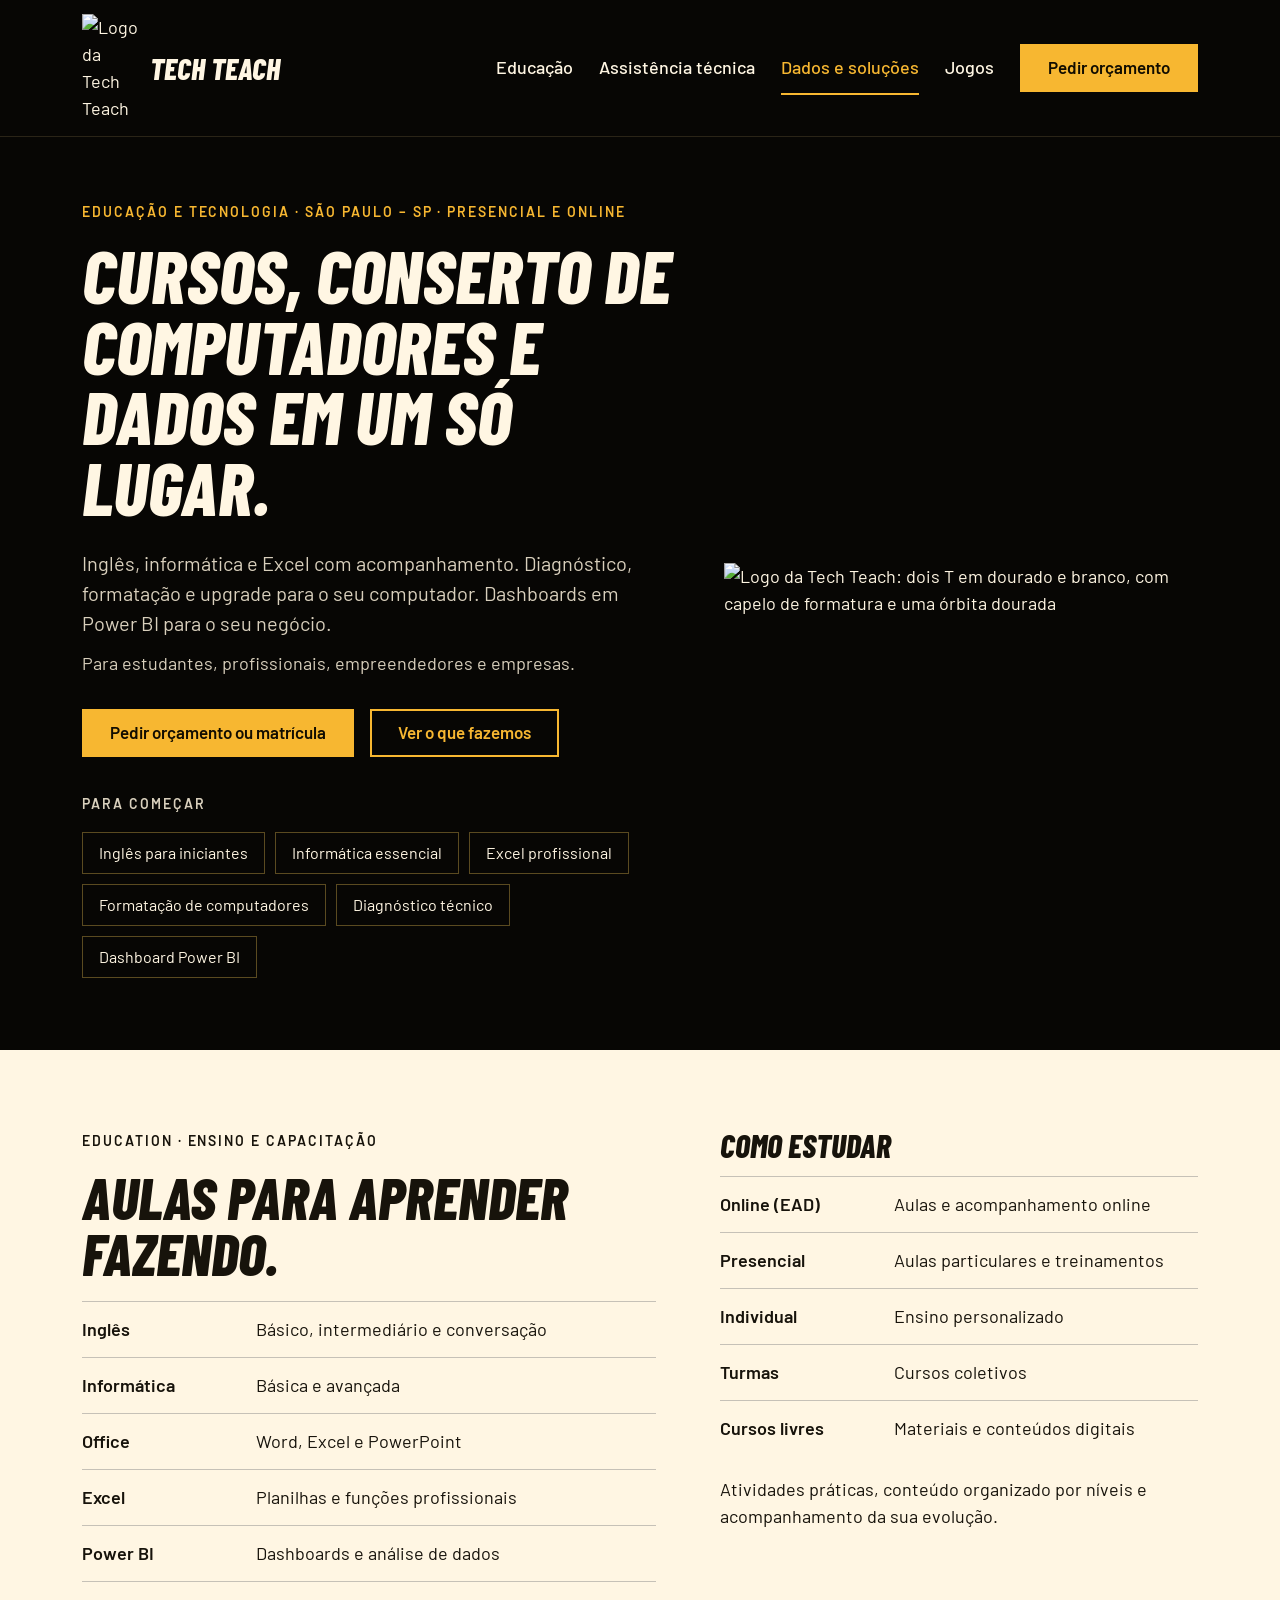
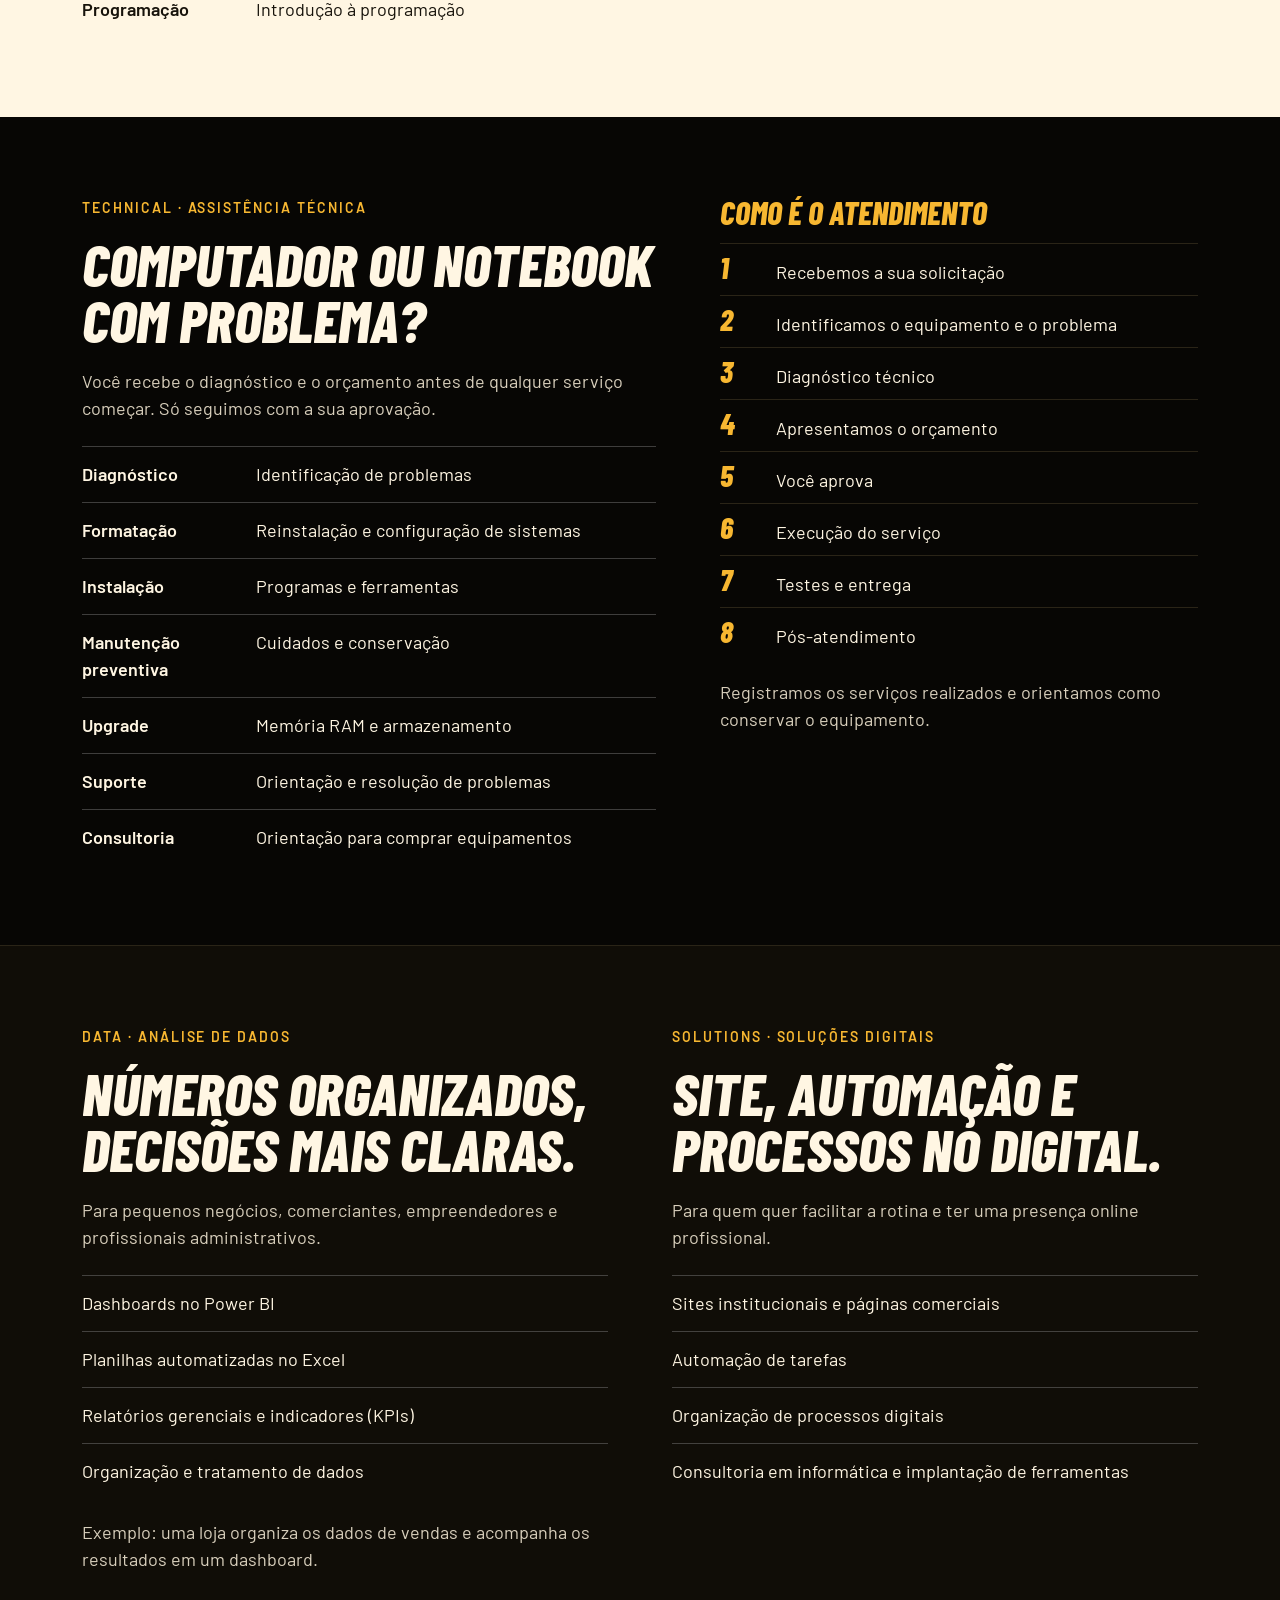
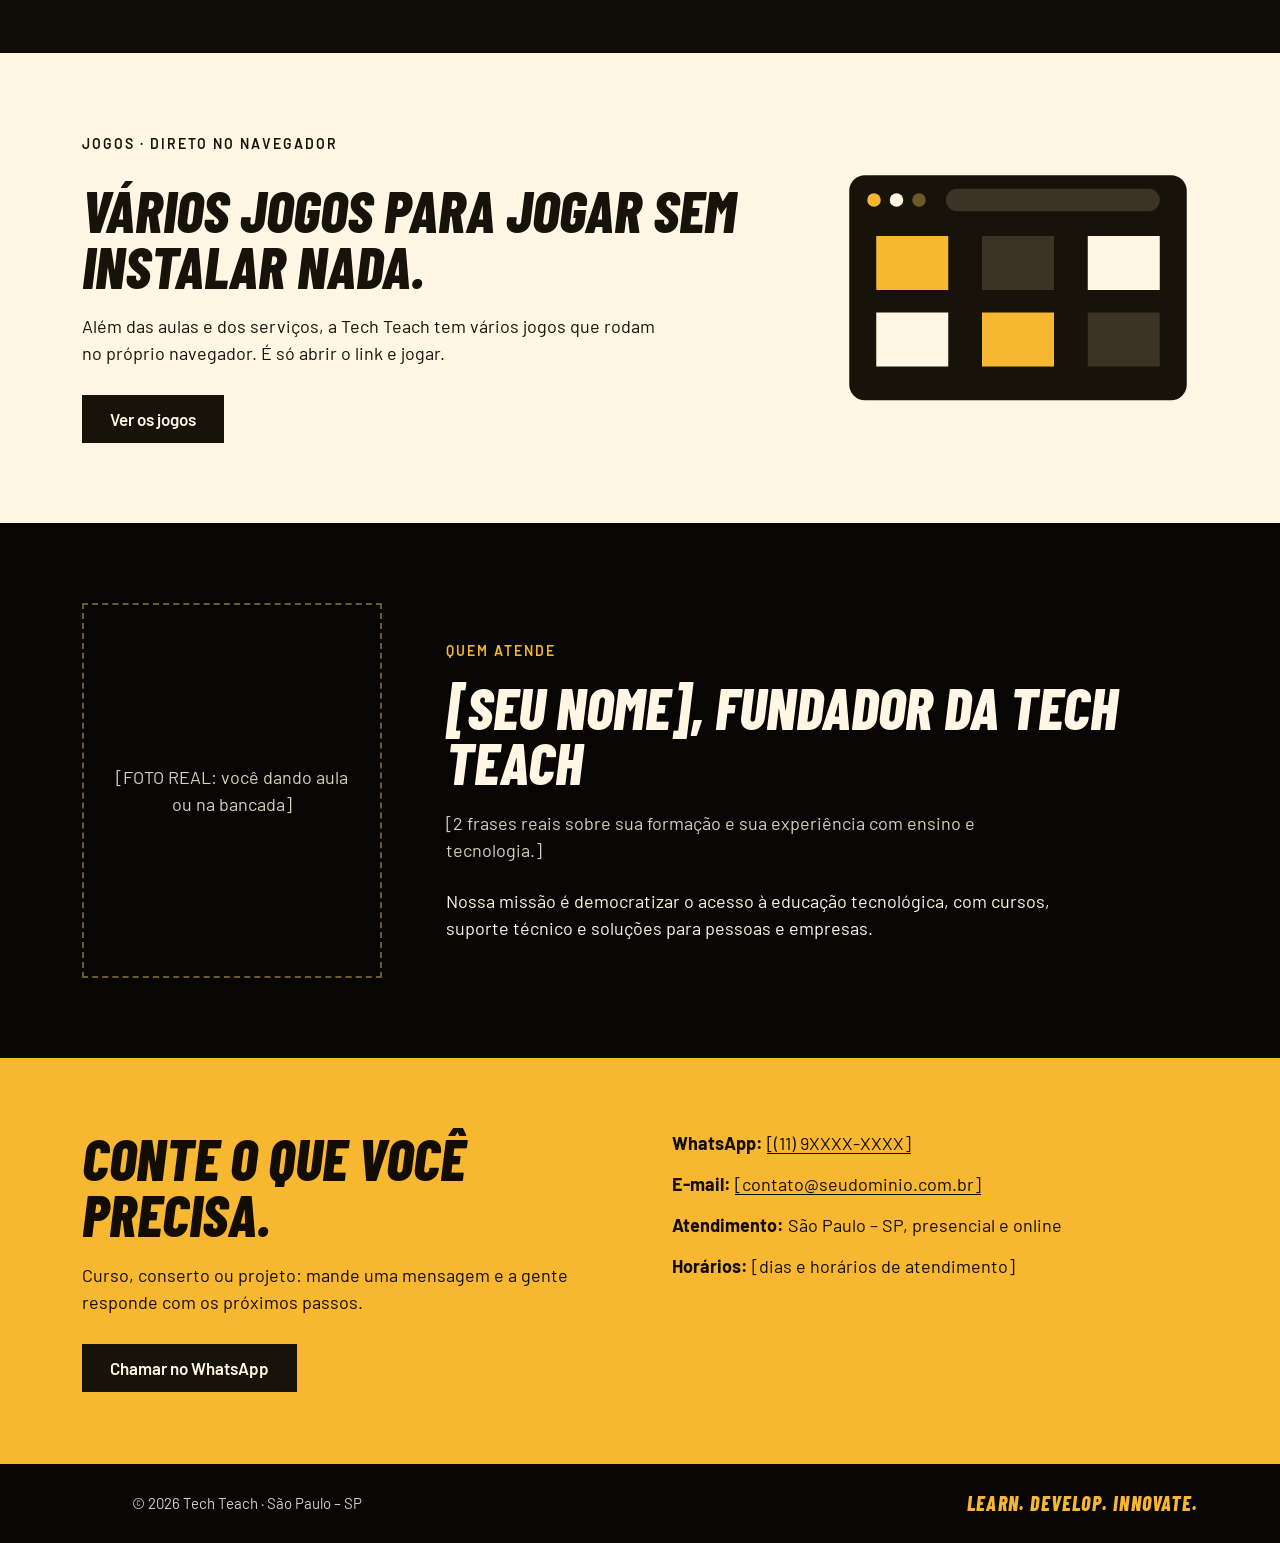
==== index.html @ 45a000f1 "Rename index (1).html to index.html" ====
<!doctype html>
<html lang="pt-BR">
<head>
<meta charset="utf-8">
<meta name="viewport" content="width=device-width, initial-scale=1">
<title>Tech Teach — Cursos, assistência técnica e dados em São Paulo</title>
<meta name="description" content="Cursos de inglês, informática e Excel, assistência técnica para computadores e dashboards em Power BI. Atendimento presencial e online em São Paulo – SP.">
<meta name="theme-color" content="#070604">
<link rel="icon" href="logo.png" type="image/png">
<link rel="preconnect" href="https://fonts.googleapis.com">
<link rel="preconnect" href="https://fonts.gstatic.com" crossorigin>
<link rel="stylesheet" href="https://fonts.googleapis.com/css2?family=Barlow+Condensed:ital,wght@1,800&family=Barlow:wght@400;500;600&display=swap">
<link rel="stylesheet" href="style.css">
<script src="script.js" defer></script>
</head>
<body id="topo">
<a class="skip" href="#conteudo">Pular para o conteúdo</a>

<header class="site-header">
  <div class="inner">
    <a class="brand" href="#topo">
      <img src="logo.png" alt="Logo da Tech Teach">
      <span class="d">Tech Teach</span>
    </a>
    <button class="menu-btn" type="button" aria-expanded="false" aria-controls="menu">Menu</button>
    <nav class="nav" id="menu" aria-label="Principal">
      <a href="#educacao">Educação</a>
      <a href="#tecnica">Assistência técnica</a>
      <a href="#dados">Dados e soluções</a>
      <a href="#jogos">Jogos</a>
      <a class="btn btn-primary" href="#contato">Pedir orçamento</a>
    </nav>
  </div>
</header>

<main id="conteudo">

  <!-- Início -->
  <section class="hero" aria-labelledby="hero-titulo">
    <div class="hero-text">
      <p class="eyebrow">Educação e tecnologia · São Paulo – SP · presencial e online</p>
      <h1 class="d" id="hero-titulo">Cursos, conserto de computadores e dados em um só lugar.</h1>
      <p class="lead muted">Inglês, informática e Excel com acompanhamento. Diagnóstico, formatação e upgrade para o seu computador. Dashboards em Power BI para o seu negócio.</p>
      <p class="for-whom muted">Para estudantes, profissionais, empreendedores e empresas.</p>
      <div class="cta-row">
        <a class="btn btn-primary" href="#contato">Pedir orçamento ou matrícula</a>
        <a class="btn btn-outline" href="#educacao">Ver o que fazemos</a>
      </div>
      <p class="eyebrow muted">Para começar</p>
      <div class="chips">
        <a class="chip" href="#educacao">Inglês para iniciantes</a>
        <a class="chip" href="#educacao">Informática essencial</a>
        <a class="chip" href="#educacao">Excel profissional</a>
        <a class="chip" href="#tecnica">Formatação de computadores</a>
        <a class="chip" href="#tecnica">Diagnóstico técnico</a>
        <a class="chip" href="#dados">Dashboard Power BI</a>
      </div>
    </div>
    <div class="hero-logo">
      <img src="logo.png" alt="Logo da Tech Teach: dois T em dourado e branco, com capelo de formatura e uma órbita dourada">
    </div>
  </section>

  <!-- Education -->
  <section id="educacao" class="sec-light" aria-labelledby="educacao-titulo">
    <div class="wrap cols">
      <div class="wide">
        <p class="eyebrow">Education · ensino e capacitação</p>
        <h2 class="d title" id="educacao-titulo">Aulas para aprender fazendo.</h2>
        <ul class="rows">
          <li><b>Inglês</b><span>Básico, intermediário e conversação</span></li>
          <li><b>Informática</b><span>Básica e avançada</span></li>
          <li><b>Office</b><span>Word, Excel e PowerPoint</span></li>
          <li><b>Excel</b><span>Planilhas e funções profissionais</span></li>
          <li><b>Power BI</b><span>Dashboards e análise de dados</span></li>
          <li><b>Programação</b><span>Introdução à programação</span></li>
        </ul>
      </div>
      <div>
        <h3 class="d sub-title">Como estudar</h3>
        <ul class="rows">
          <li><b>Online (EAD)</b><span>Aulas e acompanhamento online</span></li>
          <li><b>Presencial</b><span>Aulas particulares e treinamentos</span></li>
          <li><b>Individual</b><span>Ensino personalizado</span></li>
          <li><b>Turmas</b><span>Cursos coletivos</span></li>
          <li><b>Cursos livres</b><span>Materiais e conteúdos digitais</span></li>
        </ul>
        <p class="note">Atividades práticas, conteúdo organizado por níveis e acompanhamento da sua evolução.</p>
      </div>
    </div>
  </section>

  <!-- Technical -->
  <section id="tecnica" aria-labelledby="tecnica-titulo">
    <div class="wrap cols">
      <div class="wide">
        <p class="eyebrow">Technical · assistência técnica</p>
        <h2 class="d title" id="tecnica-titulo">Computador ou notebook com problema?</h2>
        <p class="intro muted">Você recebe o diagnóstico e o orçamento antes de qualquer serviço começar. Só seguimos com a sua aprovação.</p>
        <ul class="rows">
          <li><b>Diagnóstico</b><span>Identificação de problemas</span></li>
          <li><b>Formatação</b><span>Reinstalação e configuração de sistemas</span></li>
          <li><b>Instalação</b><span>Programas e ferramentas</span></li>
          <li><b>Manutenção preventiva</b><span>Cuidados e conservação</span></li>
          <li><b>Upgrade</b><span>Memória RAM e armazenamento</span></li>
          <li><b>Suporte</b><span>Orientação e resolução de problemas</span></li>
          <li><b>Consultoria</b><span>Orientação para comprar equipamentos</span></li>
        </ul>
      </div>
      <div>
        <h3 class="d sub-title">Como é o atendimento</h3>
        <ol class="steps">
          <li>Recebemos a sua solicitação</li>
          <li>Identificamos o equipamento e o problema</li>
          <li>Diagnóstico técnico</li>
          <li>Apresentamos o orçamento</li>
          <li>Você aprova</li>
          <li>Execução do serviço</li>
          <li>Testes e entrega</li>
          <li>Pós-atendimento</li>
        </ol>
        <p class="note muted">Registramos os serviços realizados e orientamos como conservar o equipamento.</p>
      </div>
    </div>
  </section>

  <!-- Data e Solutions -->
  <section id="dados" class="sec-deep" aria-label="Dados e soluções digitais">
    <div class="wrap cols">
      <div>
        <p class="eyebrow">Data · análise de dados</p>
        <h2 class="d title">Números organizados, decisões mais claras.</h2>
        <p class="intro muted">Para pequenos negócios, comerciantes, empreendedores e profissionais administrativos.</p>
        <ul class="rows">
          <li><span>Dashboards no Power BI</span></li>
          <li><span>Planilhas automatizadas no Excel</span></li>
          <li><span>Relatórios gerenciais e indicadores (KPIs)</span></li>
          <li><span>Organização e tratamento de dados</span></li>
        </ul>
        <p class="note muted">Exemplo: uma loja organiza os dados de vendas e acompanha os resultados em um dashboard.</p>
      </div>
      <div>
        <p class="eyebrow">Solutions · soluções digitais</p>
        <h2 class="d title">Site, automação e processos no digital.</h2>
        <p class="intro muted">Para quem quer facilitar a rotina e ter uma presença online profissional.</p>
        <ul class="rows">
          <li><span>Sites institucionais e páginas comerciais</span></li>
          <li><span>Automação de tarefas</span></li>
          <li><span>Organização de processos digitais</span></li>
          <li><span>Consultoria em informática e implantação de ferramentas</span></li>
        </ul>
      </div>
    </div>
  </section>

  <!-- Jogos -->
  <section id="jogos" class="sec-light" aria-labelledby="jogos-titulo">
    <div class="wrap cols center">
      <div class="games-text">
        <p class="eyebrow">Jogos · direto no navegador</p>
        <h2 class="d title" id="jogos-titulo">Vários jogos para jogar sem instalar nada.</h2>
        <p>Além das aulas e dos serviços, a Tech Teach tem vários jogos que rodam no próprio navegador. É só abrir o link e jogar.</p>
        <a class="btn btn-dark" data-contact="jogos" href="#">Ver os jogos</a>
      </div>
      <div class="games-art">
        <svg viewBox="0 0 320 220" role="img" aria-label="Janela de navegador com um jogo de blocos dourados e brancos">
          <rect x="10" y="10" width="300" height="200" rx="14" fill="#17130b"/>
          <circle cx="32" cy="32" r="6" fill="#f7b731"/><circle cx="52" cy="32" r="6" fill="#fff6e3"/><circle cx="72" cy="32" r="6" fill="#6b5a2a"/>
          <rect x="96" y="22" width="190" height="20" rx="10" fill="#3a3326"/>
          <rect x="34" y="64" width="64" height="48" fill="#f7b731"/><rect x="128" y="64" width="64" height="48" fill="#3a3326"/><rect x="222" y="64" width="64" height="48" fill="#fff6e3"/>
          <rect x="34" y="132" width="64" height="48" fill="#fff6e3"/><rect x="128" y="132" width="64" height="48" fill="#f7b731"/><rect x="222" y="132" width="64" height="48" fill="#3a3326"/>
        </svg>
      </div>
    </div>
  </section>

  <!-- Quem atende -->
  <section id="quem" aria-labelledby="quem-titulo">
    <div class="wrap cols center">
      <!-- Troque este bloco por: <img class="photo" src="foto.jpg" alt="Seu nome dando aula"> -->
      <div class="photo">[FOTO REAL: você dando aula ou na bancada]</div>
      <div class="about-text">
        <p class="eyebrow">Quem atende</p>
        <h2 class="d title" id="quem-titulo">[SEU NOME], fundador da Tech Teach</h2>
        <p class="intro muted">[2 frases reais sobre sua formação e sua experiência com ensino e tecnologia.]</p>
        <p>Nossa missão é democratizar o acesso à educação tecnológica, com cursos, suporte técnico e soluções para pessoas e empresas.</p>
      </div>
    </div>
  </section>

  <!-- Contato -->
  <section id="contato" class="sec-gold" aria-labelledby="contato-titulo">
    <div class="wrap cols">
      <div class="contact-text">
        <h2 class="d title" id="contato-titulo">Conte o que você precisa.</h2>
        <p>Curso, conserto ou projeto: mande uma mensagem e a gente responde com os próximos passos.</p>
        <a class="btn btn-dark" data-contact="whatsapp" href="#">Chamar no WhatsApp</a>
      </div>
      <div class="contact-list">
        <p><b>WhatsApp:</b> <a data-contact="whatsapp" data-show href="#">[(11) 9XXXX-XXXX]</a></p>
        <p><b>E-mail:</b> <a data-contact="email" data-show href="#">[contato@seudominio.com.br]</a></p>
        <p><b>Atendimento:</b> São Paulo – SP, presencial e online</p>
        <p><b>Horários:</b> [dias e horários de atendimento]</p>
      </div>
    </div>
  </section>

</main>

<footer class="site-footer">
  <div class="inner">
    <span class="foot-brand"><img src="logo.png" alt=""><span>© <span id="ano">2026</span> Tech Teach · São Paulo – SP</span></span>
    <span class="d slogan">Learn. Develop. Innovate.</span>
  </div>
</footer>

</body>
</html>
---- style.css ----
/* Tech Teach — estilos */
:root{
  --gold:#f7b731;
  --ink:#070604;
  --deep:#100d07;
  --ivory:#fff6e3;
  --dark:#17130b;
  --muted:#d8cfbc;
  --line:#2a2417;
  --pad:32px;
}
*{box-sizing:border-box}
html{scroll-behavior:smooth;scroll-padding-top:96px}
body{margin:0;background:var(--ink);color:var(--ivory);font:400 18px/1.5 'Barlow',Arial,sans-serif}
h1,h2,h3,p,ul,ol{margin:0}
img{max-width:100%}
a{color:inherit;text-decoration:none}
a:hover{opacity:.8}
:focus-visible{outline:3px solid var(--gold);outline-offset:3px}
@media (prefers-reduced-motion:reduce){html{scroll-behavior:auto}}

.skip{position:absolute;left:-999px;top:8px;z-index:20;padding:10px 16px;background:var(--gold);color:#120d00;font-weight:600}
.skip:focus{left:8px}

/* Tipografia */
.d{font-family:'Barlow Condensed','Arial Narrow',sans-serif;font-style:italic;font-weight:800;text-transform:uppercase;line-height:.95}
.eyebrow{margin-bottom:18px;color:var(--gold);font-size:14px;font-weight:600;letter-spacing:.14em;text-transform:uppercase}
.muted{color:var(--muted)}
.title{margin-bottom:20px;font-size:clamp(36px,4.6vw,60px)}
.sub-title{margin-bottom:16px;font-size:32px}
.intro{max-width:34em;margin-bottom:24px}
.note{margin-top:20px}

/* Botões */
.btn{display:inline-flex;align-items:center;min-height:48px;padding:0 26px;border:2px solid var(--gold);font-size:17px;font-weight:600}
.btn-primary{background:var(--gold);color:#120d00}
.btn-outline{color:var(--gold)}
.btn-dark{background:var(--dark);border-color:var(--dark);color:var(--ivory)}

/* Cabeçalho e menu */
.site-header{border-bottom:1px solid var(--line)}
.inner{display:flex;flex-wrap:wrap;align-items:center;justify-content:space-between;gap:12px 24px;max-width:1180px;margin:0 auto;padding:14px var(--pad)}
.brand{display:flex;align-items:center;gap:12px;min-height:44px}
.brand img{display:block;width:56px;height:auto}
.brand span{font-size:30px}
.nav{display:flex;flex-wrap:wrap;align-items:center;gap:0 26px;font-weight:500}
.nav a:not(.btn){padding:12px 0;border-bottom:2px solid transparent}
.nav a.active{color:var(--gold);border-bottom-color:var(--gold)}
.menu-btn{display:none;min-height:44px;padding:0 18px;border:2px solid var(--gold);background:none;color:var(--gold);font:600 16px 'Barlow',Arial,sans-serif;cursor:pointer}

/* Início */
.hero{display:flex;flex-wrap:wrap;align-items:center;gap:48px;max-width:1180px;margin:0 auto;padding:64px var(--pad) 72px}
.hero-text{flex:1 1 460px;min-width:0}
.hero h1{margin-bottom:26px;font-size:clamp(44px,5.8vw,76px)}
.lead{max-width:34em;margin-bottom:12px;font-size:20px}
.for-whom{margin-bottom:32px}
.cta-row{display:flex;flex-wrap:wrap;gap:16px;margin-bottom:36px}
.chips{display:flex;flex-wrap:wrap;gap:10px}
.chip{display:inline-block;padding:8px 16px;border:1px solid #5a4a20;font-size:16px}
.hero-logo{flex:1 1 340px;max-width:520px;margin:0 auto}
.hero-logo img{display:block;width:100%;height:auto}

/* Seções */
.wrap{max-width:1180px;margin:0 auto;padding:80px var(--pad)}
.cols{display:flex;flex-wrap:wrap;gap:48px 64px}
.cols>*{flex:1 1 360px;min-width:0}
.cols>.wide{flex:1.3 1 420px}
.cols.center{align-items:center}
.sec-light{background:var(--ivory);color:var(--dark)}
.sec-light .eyebrow{color:var(--dark)}
.sec-deep{background:var(--deep);border-top:1px solid var(--line)}
.sec-gold{background:var(--gold);color:#120d00}
.sec-gold .wrap{padding-block:72px}

/* Listas */
.rows,.steps{margin:0;padding:0;list-style:none}
.rows li{display:flex;flex-wrap:wrap;gap:2px 24px;padding:14px 0;border-top:1px solid rgba(128,128,128,.45)}
.rows b{flex:0 0 150px;font-weight:600}
.rows span{flex:1 1 180px}
.steps{counter-reset:passo}
.steps li{display:flex;gap:16px;align-items:baseline;padding:9px 0;border-top:1px solid var(--line);counter-increment:passo}
.steps li::before{content:counter(passo);flex:0 0 40px;color:var(--gold);font:italic 800 30px/.95 'Barlow Condensed','Arial Narrow',sans-serif}
#tecnica .sub-title{color:var(--gold)}

/* Jogos */
.games-text p{max-width:32em;margin-bottom:28px}
.games-art{max-width:360px}
.games-art svg{display:block;width:100%;height:auto}

/* Quem atende */
.photo{display:flex;align-items:center;justify-content:center;flex:0 1 300px;aspect-ratio:4/5;margin:0 auto;padding:24px;border:2px dashed #6b5a2a;color:var(--muted);text-align:center}
.about-text{flex:1 1 420px}
.about-text p:last-child{max-width:34em}

/* Contato */
.contact-text p{max-width:30em;margin-bottom:28px}
.contact-list{display:flex;flex-direction:column;gap:14px}
.contact-list a{text-decoration:underline;text-underline-offset:3px}

/* Rodapé */
.site-footer .inner{padding-block:28px;font-size:15px;color:var(--muted)}
.foot-brand{display:flex;align-items:center;gap:10px}
.foot-brand img{display:block;width:40px;height:auto}
.slogan{color:var(--gold);font-size:20px;letter-spacing:.06em}

/* Celular */
@media (max-width:820px){
  :root{--pad:20px}
  .wrap{padding-block:56px}
  .hero{gap:32px;padding-top:40px;padding-bottom:56px}
  .menu-btn{display:inline-flex;align-items:center}
  .nav{display:none;width:100%;flex-direction:column;align-items:stretch;gap:0}
  .nav.open{display:flex}
  .nav a:not(.btn){padding:14px 0;border-bottom:1px solid var(--line)}
  .nav .btn{justify-content:center;margin-top:12px}
  .rows b{flex-basis:100%}
}
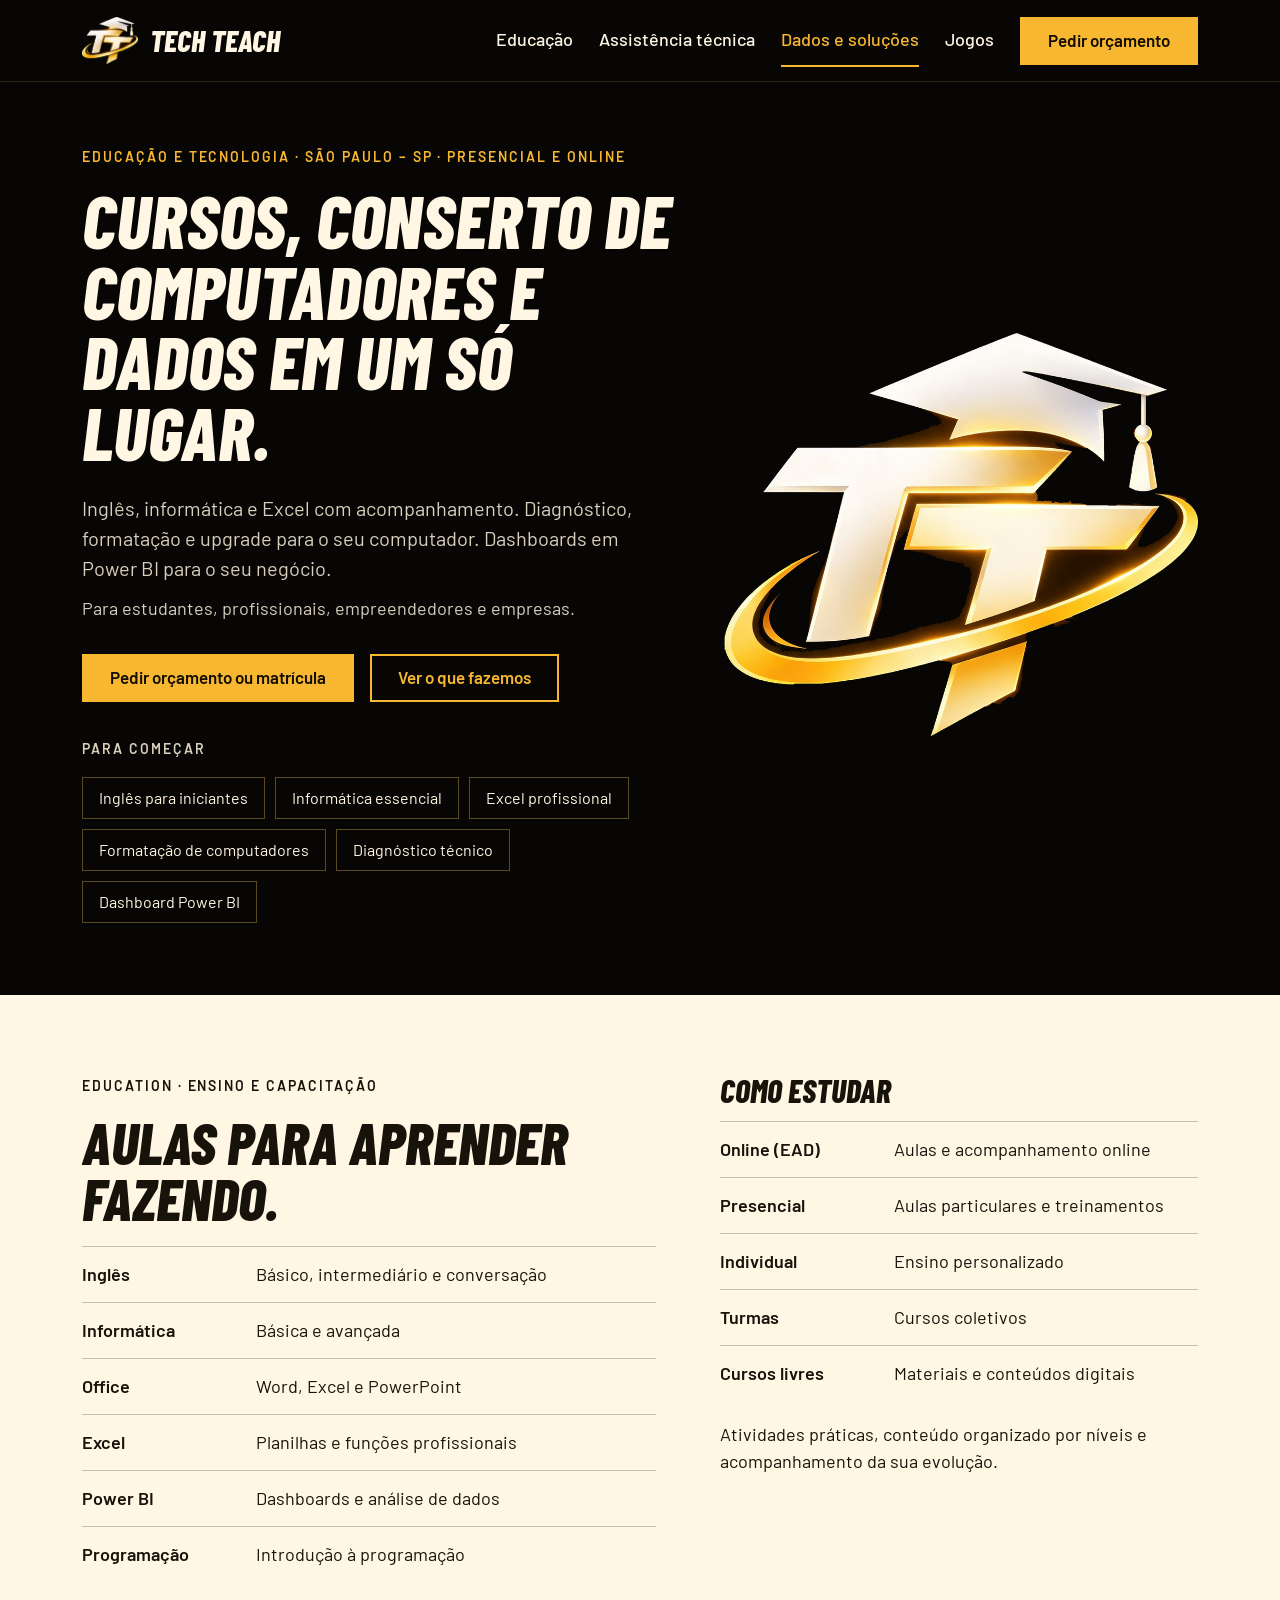
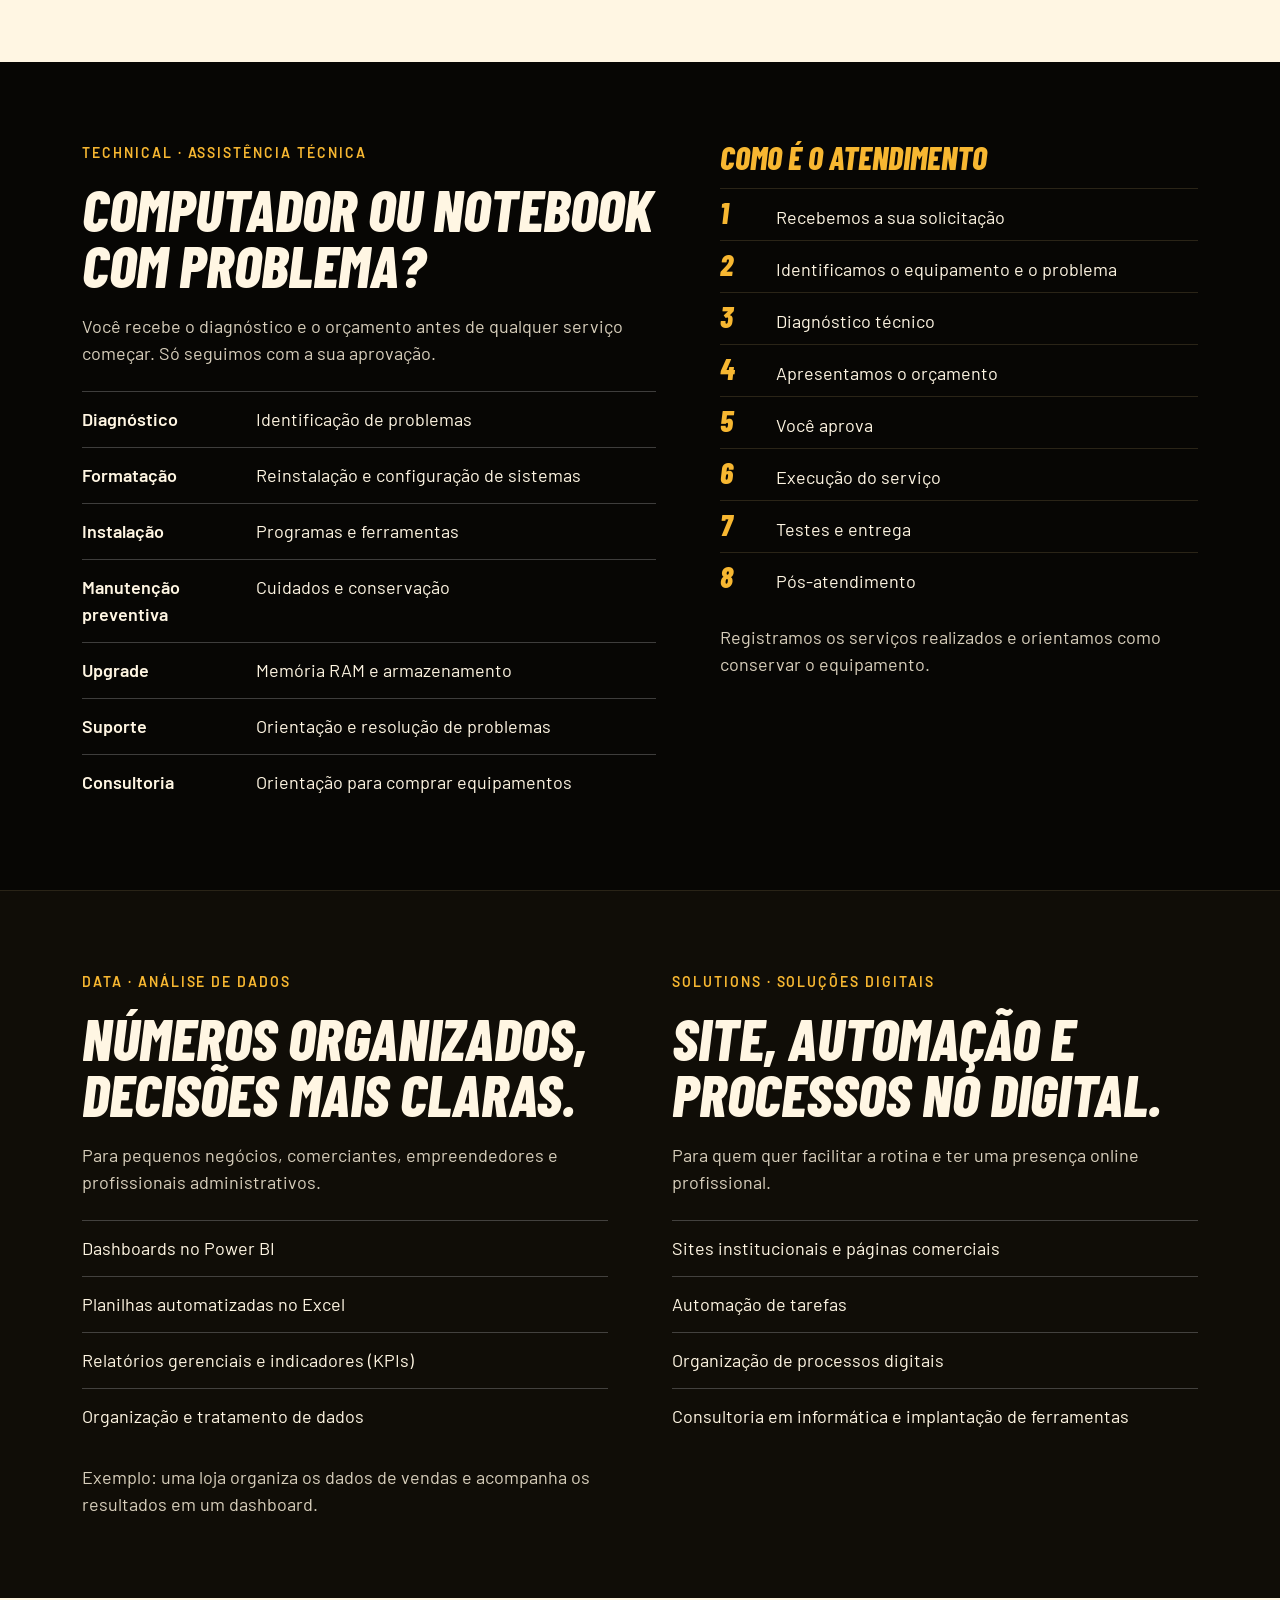
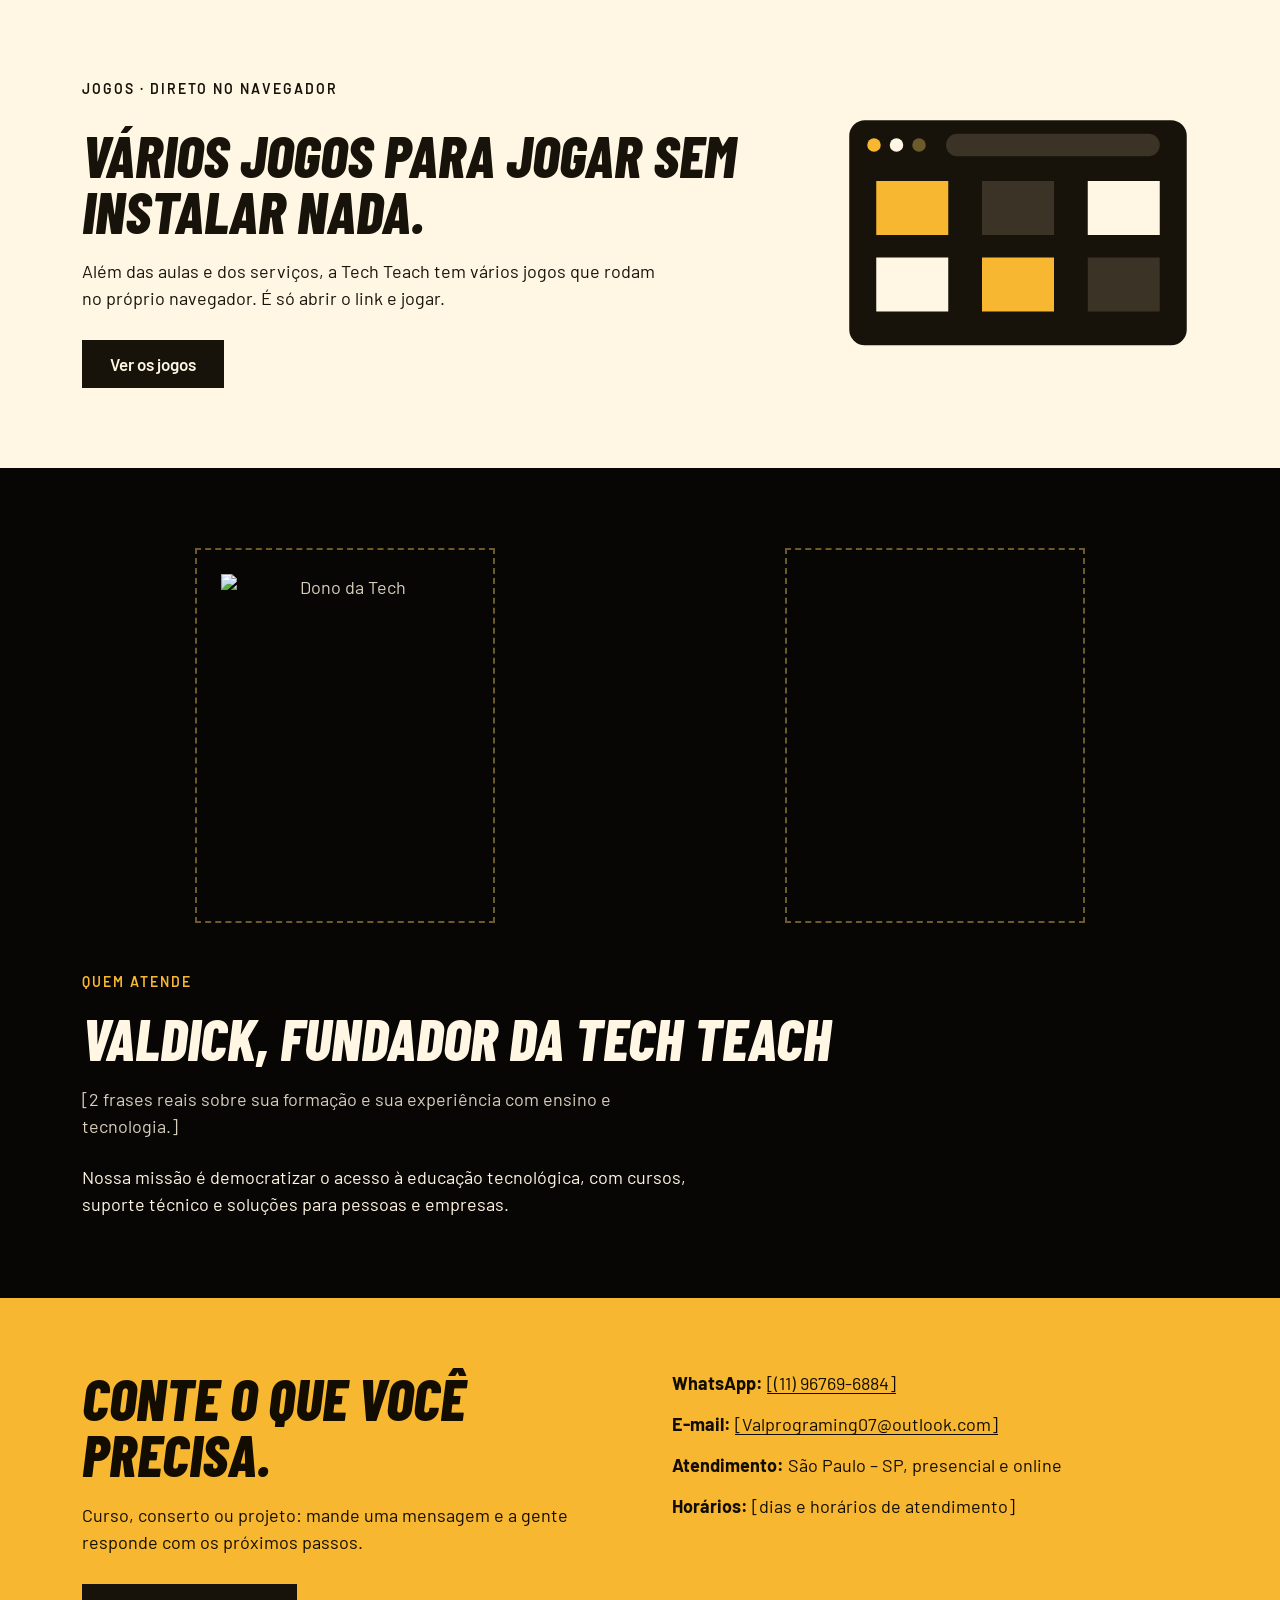
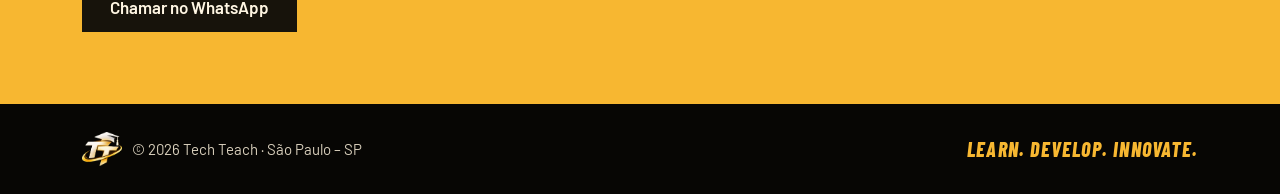
==== commit 6d83deb7: "Atualizar o index.html" ====
--- a/index.html
+++ b/index.html
@@ -177,11 +177,11 @@
   <!-- Quem atende -->
   <section id="quem" aria-labelledby="quem-titulo">
     <div class="wrap cols center">
-      <!-- Troque este bloco por: <img class="photo" src="foto.jpg" alt="Seu nome dando aula"> -->
-      <div class="photo">[FOTO REAL: você dando aula ou na bancada]</div>
+     <img class="photo" src="foto.jpg" alt="Dono da Tech">
+      <div class="photo"></div>
       <div class="about-text">
         <p class="eyebrow">Quem atende</p>
-        <h2 class="d title" id="quem-titulo">[SEU NOME], fundador da Tech Teach</h2>
+        <h2 class="d title" id="quem-titulo">Valdick, fundador da Tech Teach</h2>
         <p class="intro muted">[2 frases reais sobre sua formação e sua experiência com ensino e tecnologia.]</p>
         <p>Nossa missão é democratizar o acesso à educação tecnológica, com cursos, suporte técnico e soluções para pessoas e empresas.</p>
       </div>
@@ -197,8 +197,8 @@
         <a class="btn btn-dark" data-contact="whatsapp" href="#">Chamar no WhatsApp</a>
       </div>
       <div class="contact-list">
-        <p><b>WhatsApp:</b> <a data-contact="whatsapp" data-show href="#">[(11) 9XXXX-XXXX]</a></p>
-        <p><b>E-mail:</b> <a data-contact="email" data-show href="#">[contato@seudominio.com.br]</a></p>
+        <p><b>WhatsApp:</b> <a data-contact="whatsapp" data-show href="#">[(11) 96769-6884]</a></p>
+        <p><b>E-mail:</b> <a data-contact="email" data-show href="#">[Valprograming07@outlook.com]</a></p>
         <p><b>Atendimento:</b> São Paulo – SP, presencial e online</p>
         <p><b>Horários:</b> [dias e horários de atendimento]</p>
       </div>
--- a/style.css
+++ b/style.css
@@ -34,6 +34,8 @@
 /* Botões */
 .btn{display:inline-flex;align-items:center;min-height:48px;padding:0 26px;border:2px solid var(--gold);font-size:17px;font-weight:600}
 .btn-primary{background:var(--gold);color:#120d00}
+.btn:hover{transition: translateY: -2px;
+}
 .btn-outline{color:var(--gold)}
 .btn-dark{background:var(--dark);border-color:var(--dark);color:var(--ivory)}
 
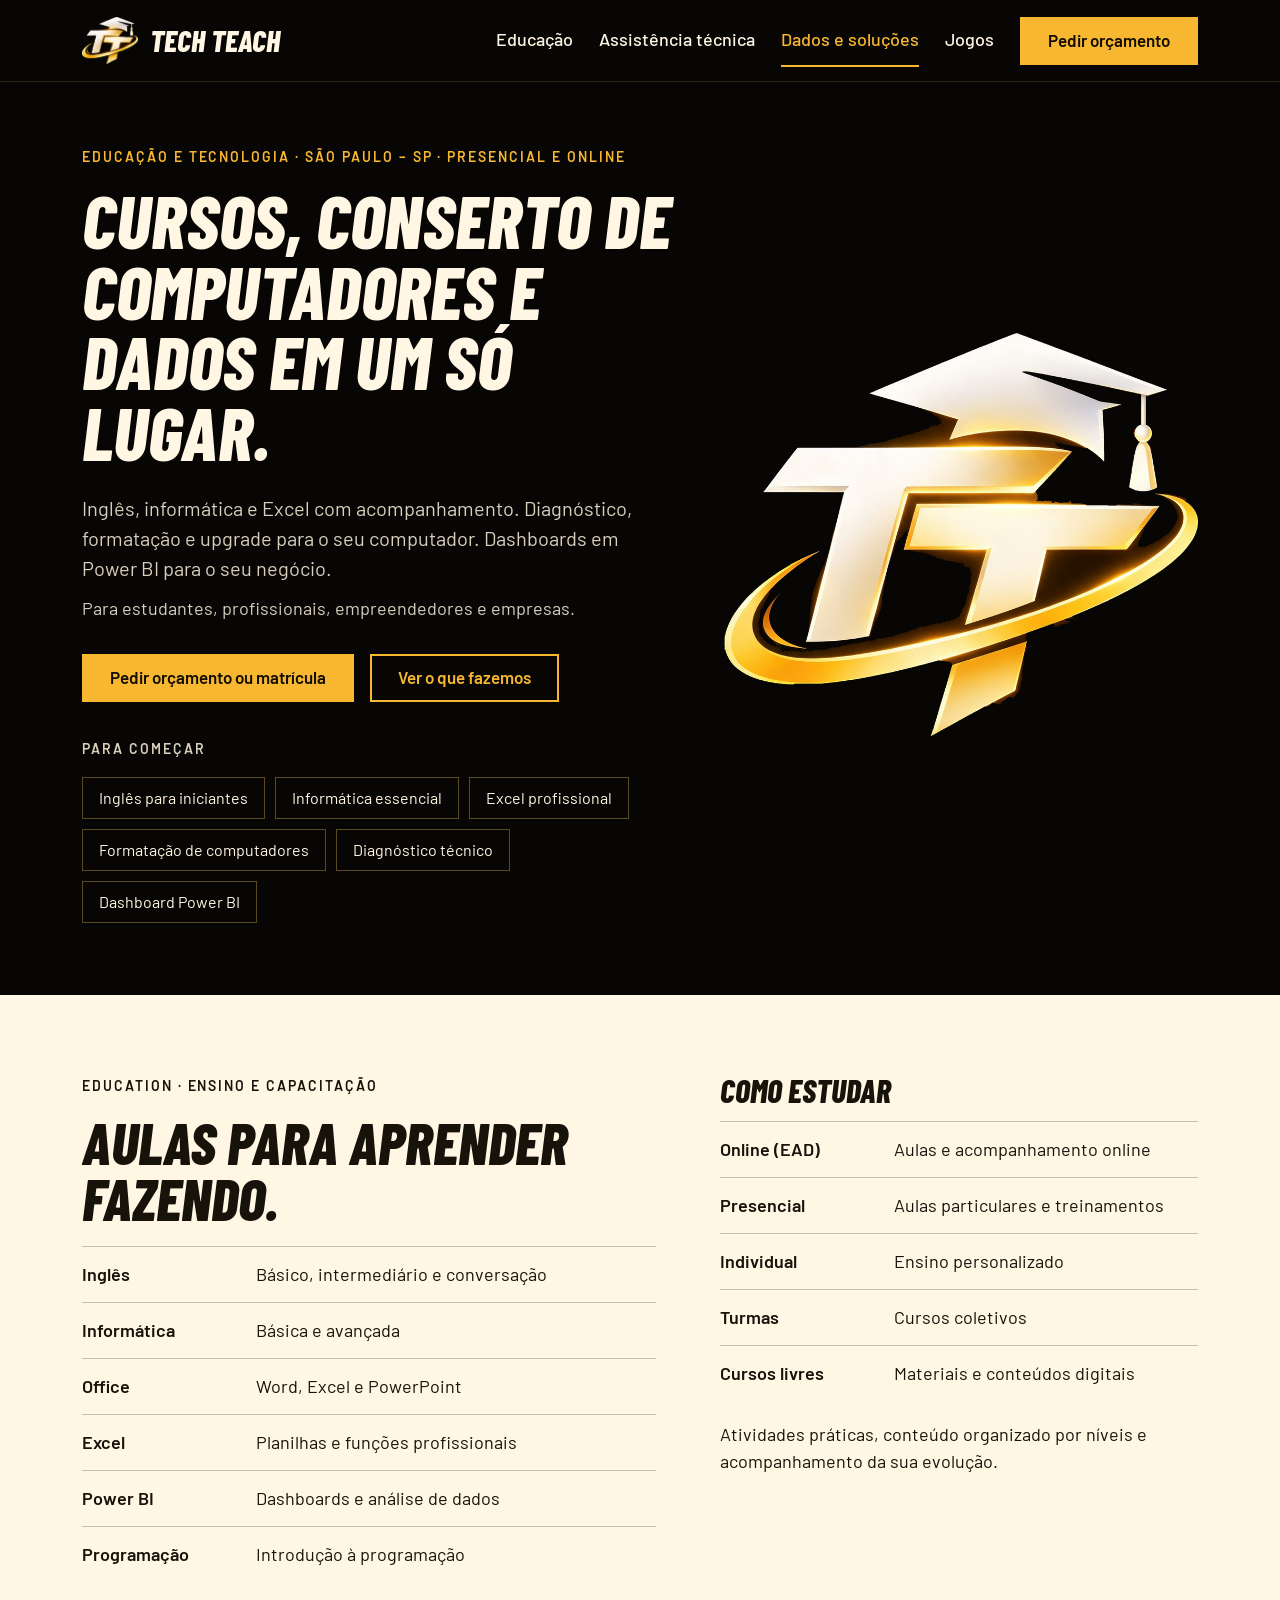
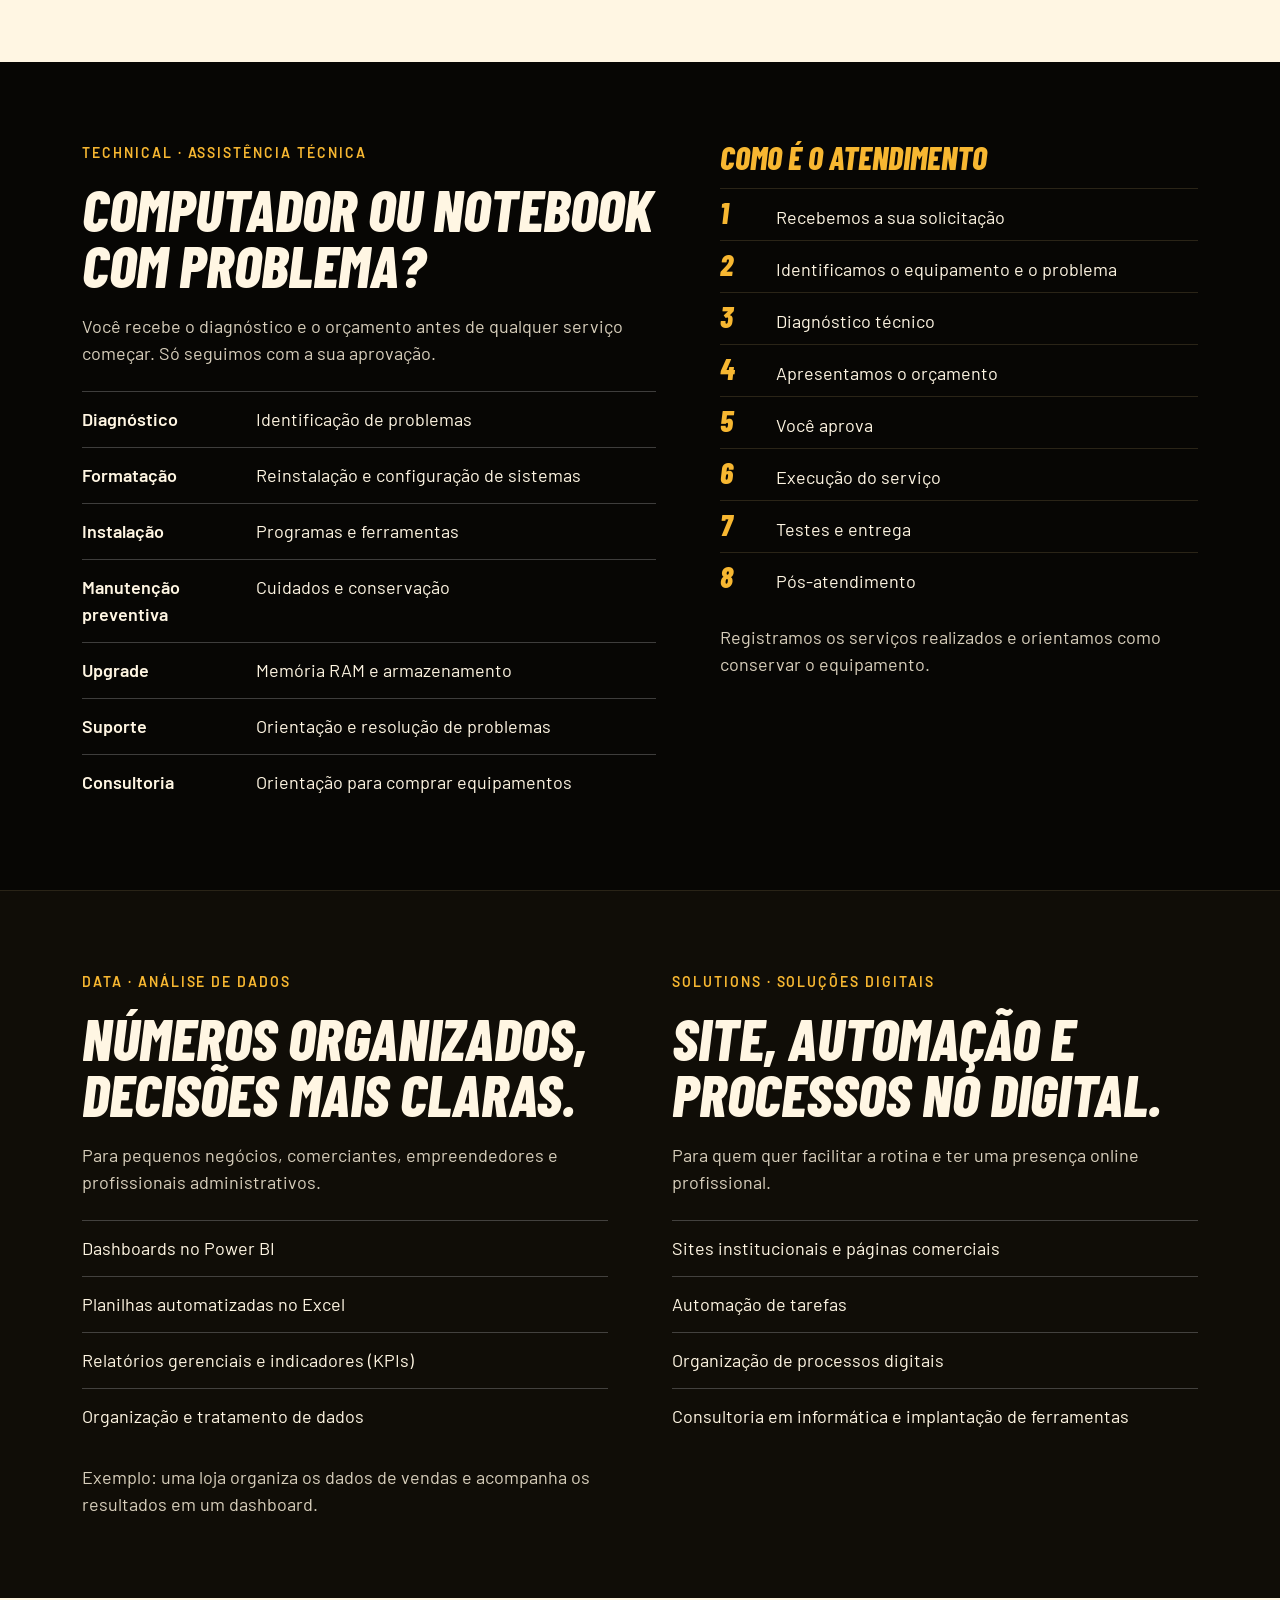
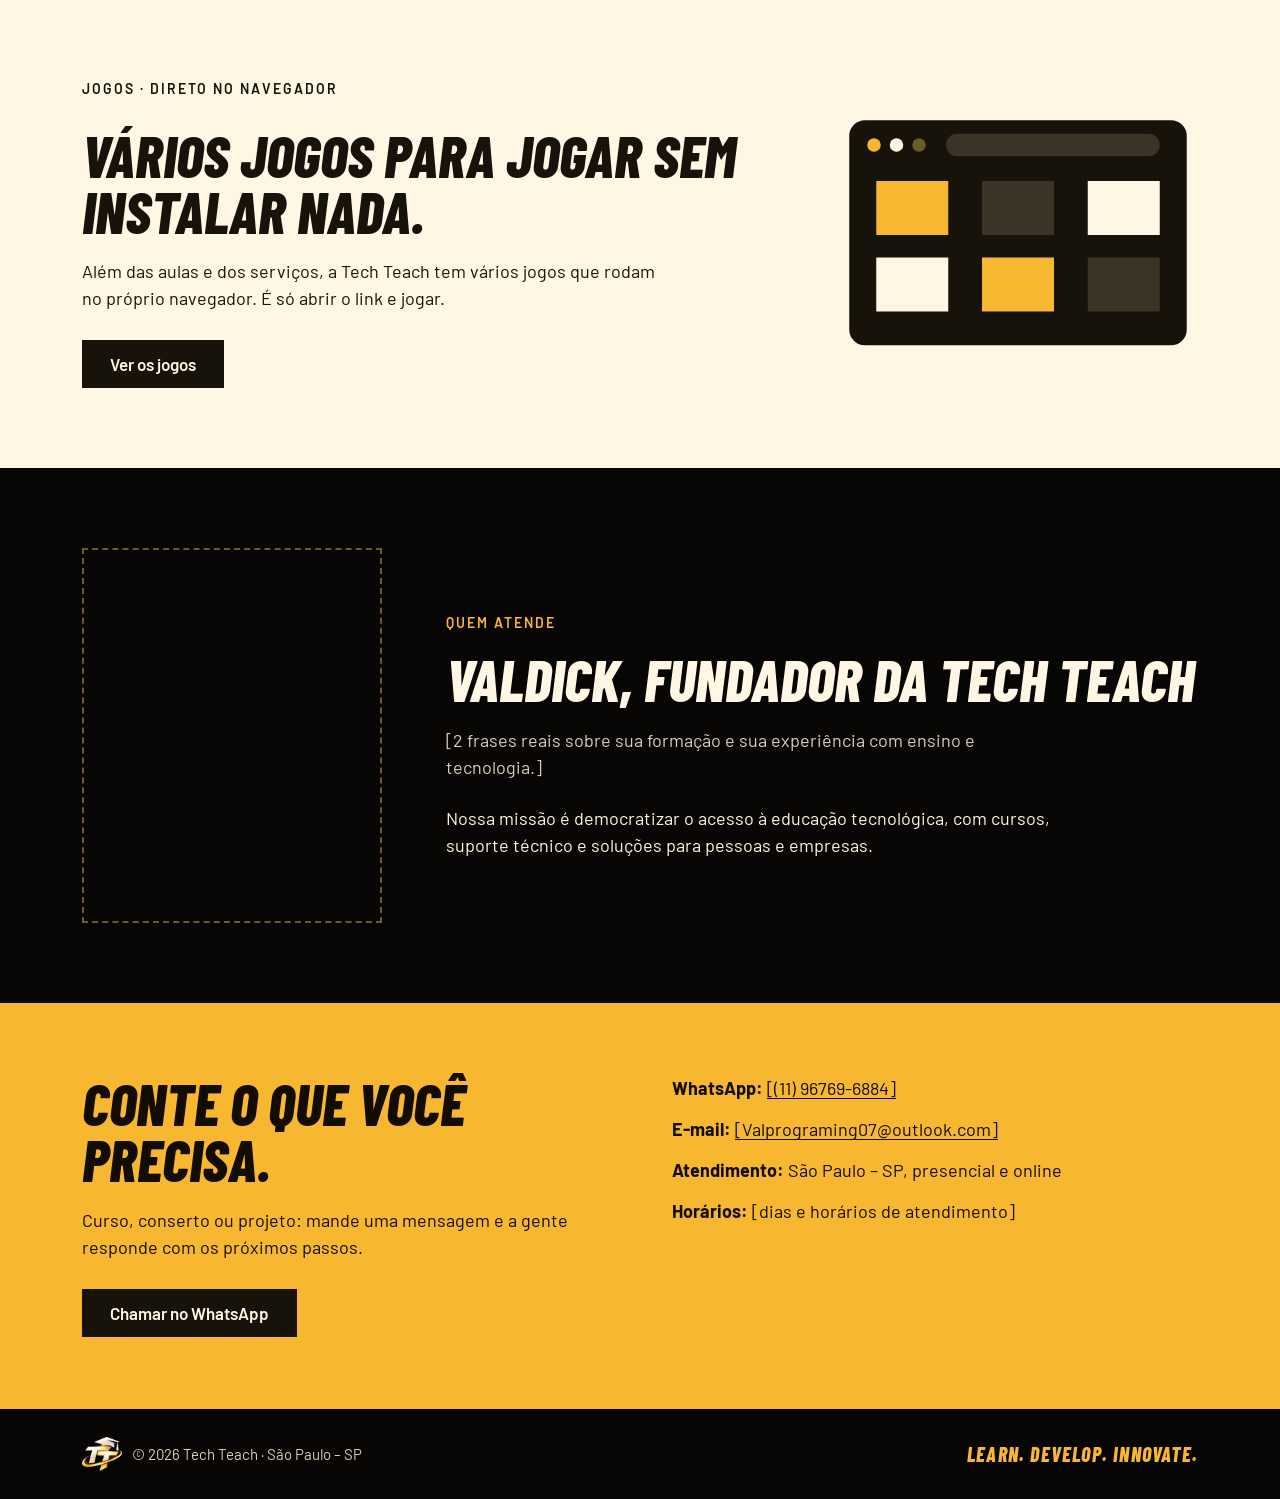
==== commit 7cedf96f: "Atualizar o index.html" ====
--- a/index.html
+++ b/index.html
@@ -177,7 +177,6 @@
   <!-- Quem atende -->
   <section id="quem" aria-labelledby="quem-titulo">
     <div class="wrap cols center">
-     <img class="photo" src="foto.jpg" alt="Dono da Tech">
       <div class="photo"></div>
       <div class="about-text">
         <p class="eyebrow">Quem atende</p>
--- a/style.css
+++ b/style.css
@@ -34,8 +34,6 @@
 /* Botões */
 .btn{display:inline-flex;align-items:center;min-height:48px;padding:0 26px;border:2px solid var(--gold);font-size:17px;font-weight:600}
 .btn-primary{background:var(--gold);color:#120d00}
-.btn:hover{transition: translateY: -2px;
-}
 .btn-outline{color:var(--gold)}
 .btn-dark{background:var(--dark);border-color:var(--dark);color:var(--ivory)}
 
@@ -91,6 +89,7 @@
 
 /* Quem atende */
 .photo{display:flex;align-items:center;justify-content:center;flex:0 1 300px;aspect-ratio:4/5;margin:0 auto;padding:24px;border:2px dashed #6b5a2a;color:var(--muted);text-align:center}
+img.photo{padding:0;border:0;object-fit:cover}
 .about-text{flex:1 1 420px}
 .about-text p:last-child{max-width:34em}
 
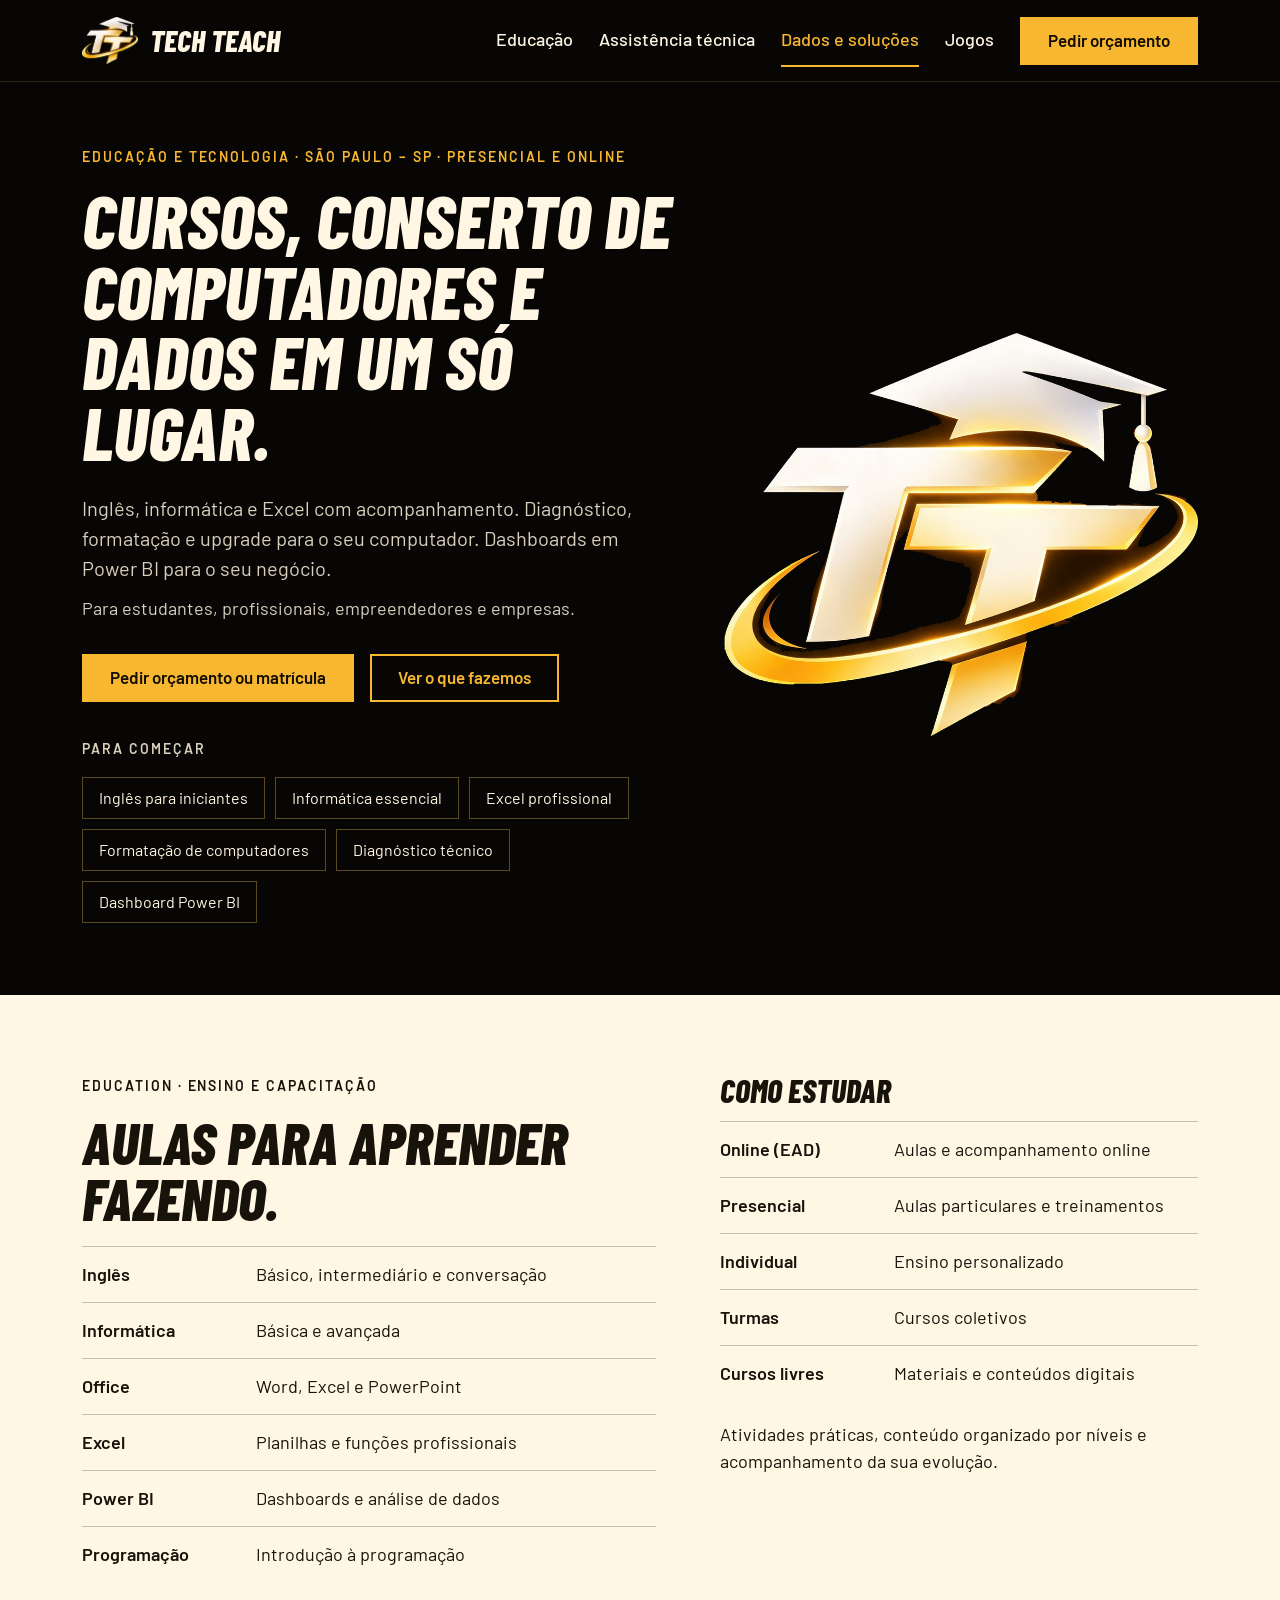
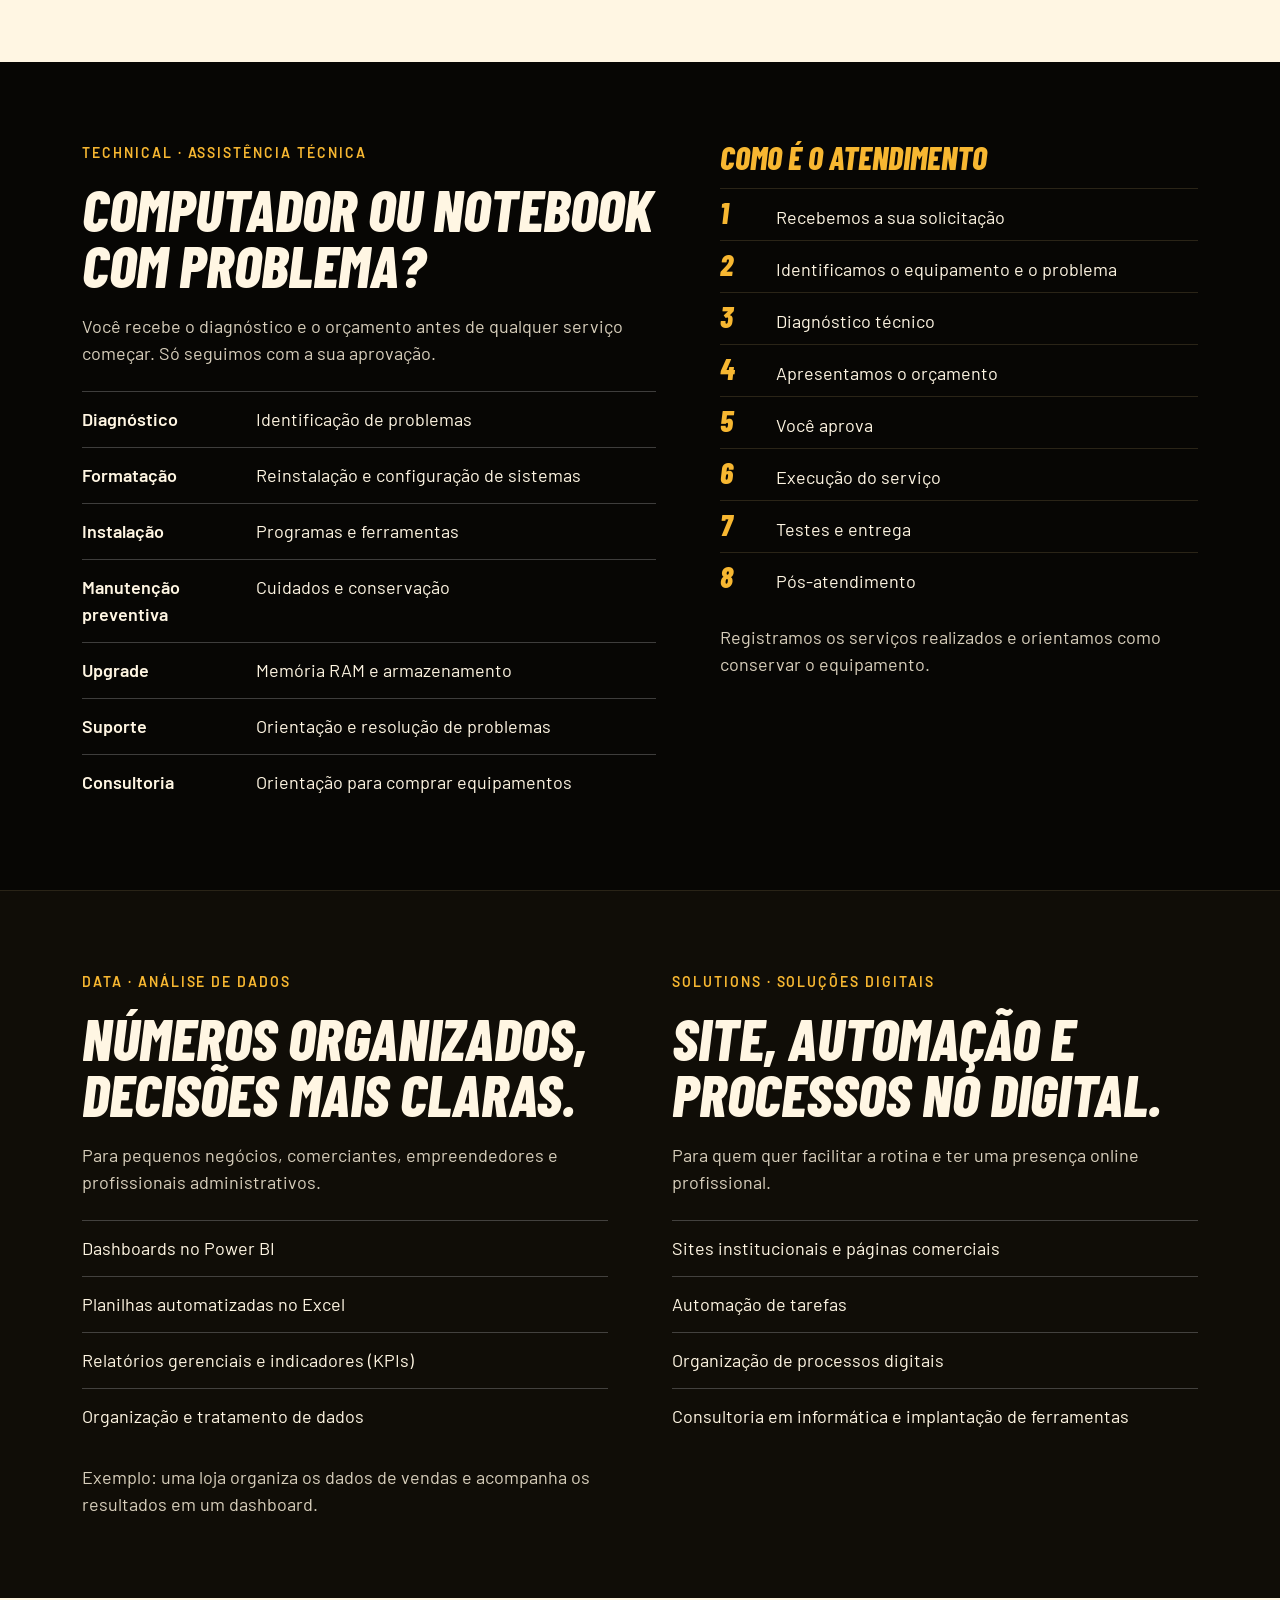
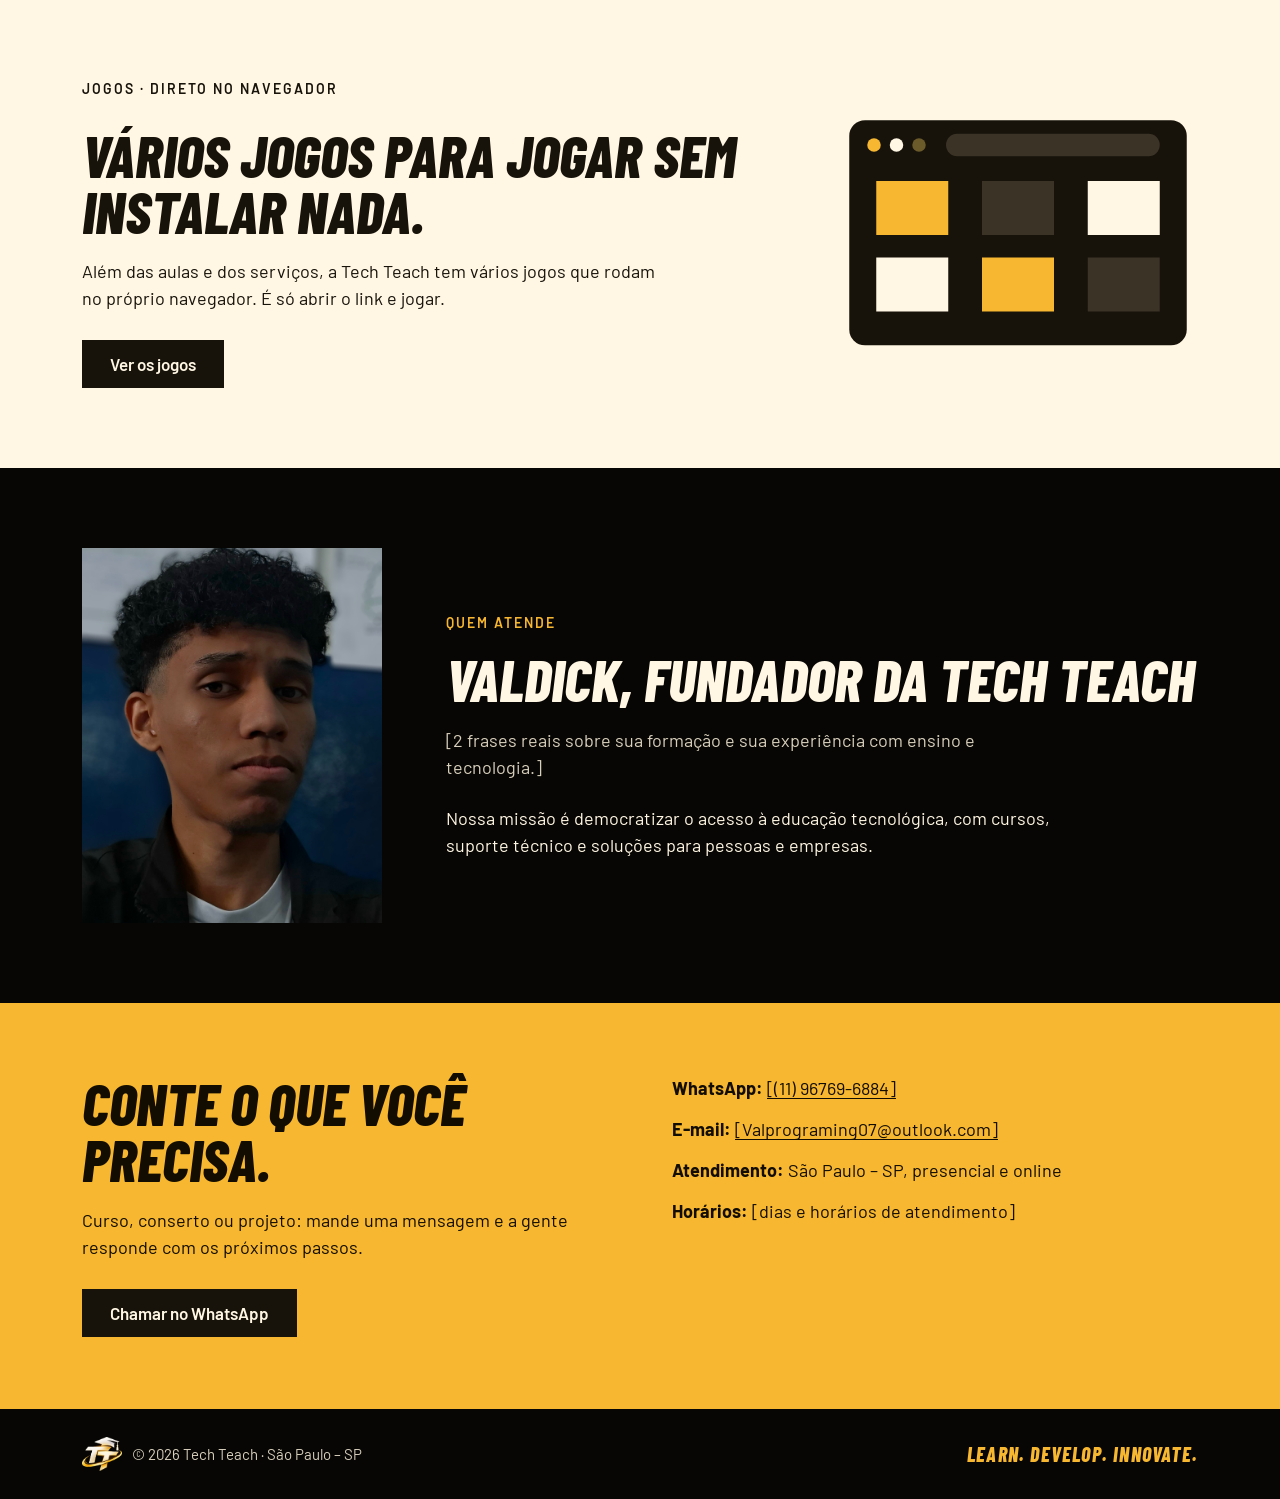
==== commit 1153e2b7: "Atualizar o index.html" ====
--- a/index.html
+++ b/index.html
@@ -177,7 +177,8 @@
   <!-- Quem atende -->
   <section id="quem" aria-labelledby="quem-titulo">
     <div class="wrap cols center">
-      <div class="photo"></div>
+<img class="photo" src="foto.jpg"
+alt="Dono da Tech">
       <div class="about-text">
         <p class="eyebrow">Quem atende</p>
         <h2 class="d title" id="quem-titulo">Valdick, fundador da Tech Teach</h2>
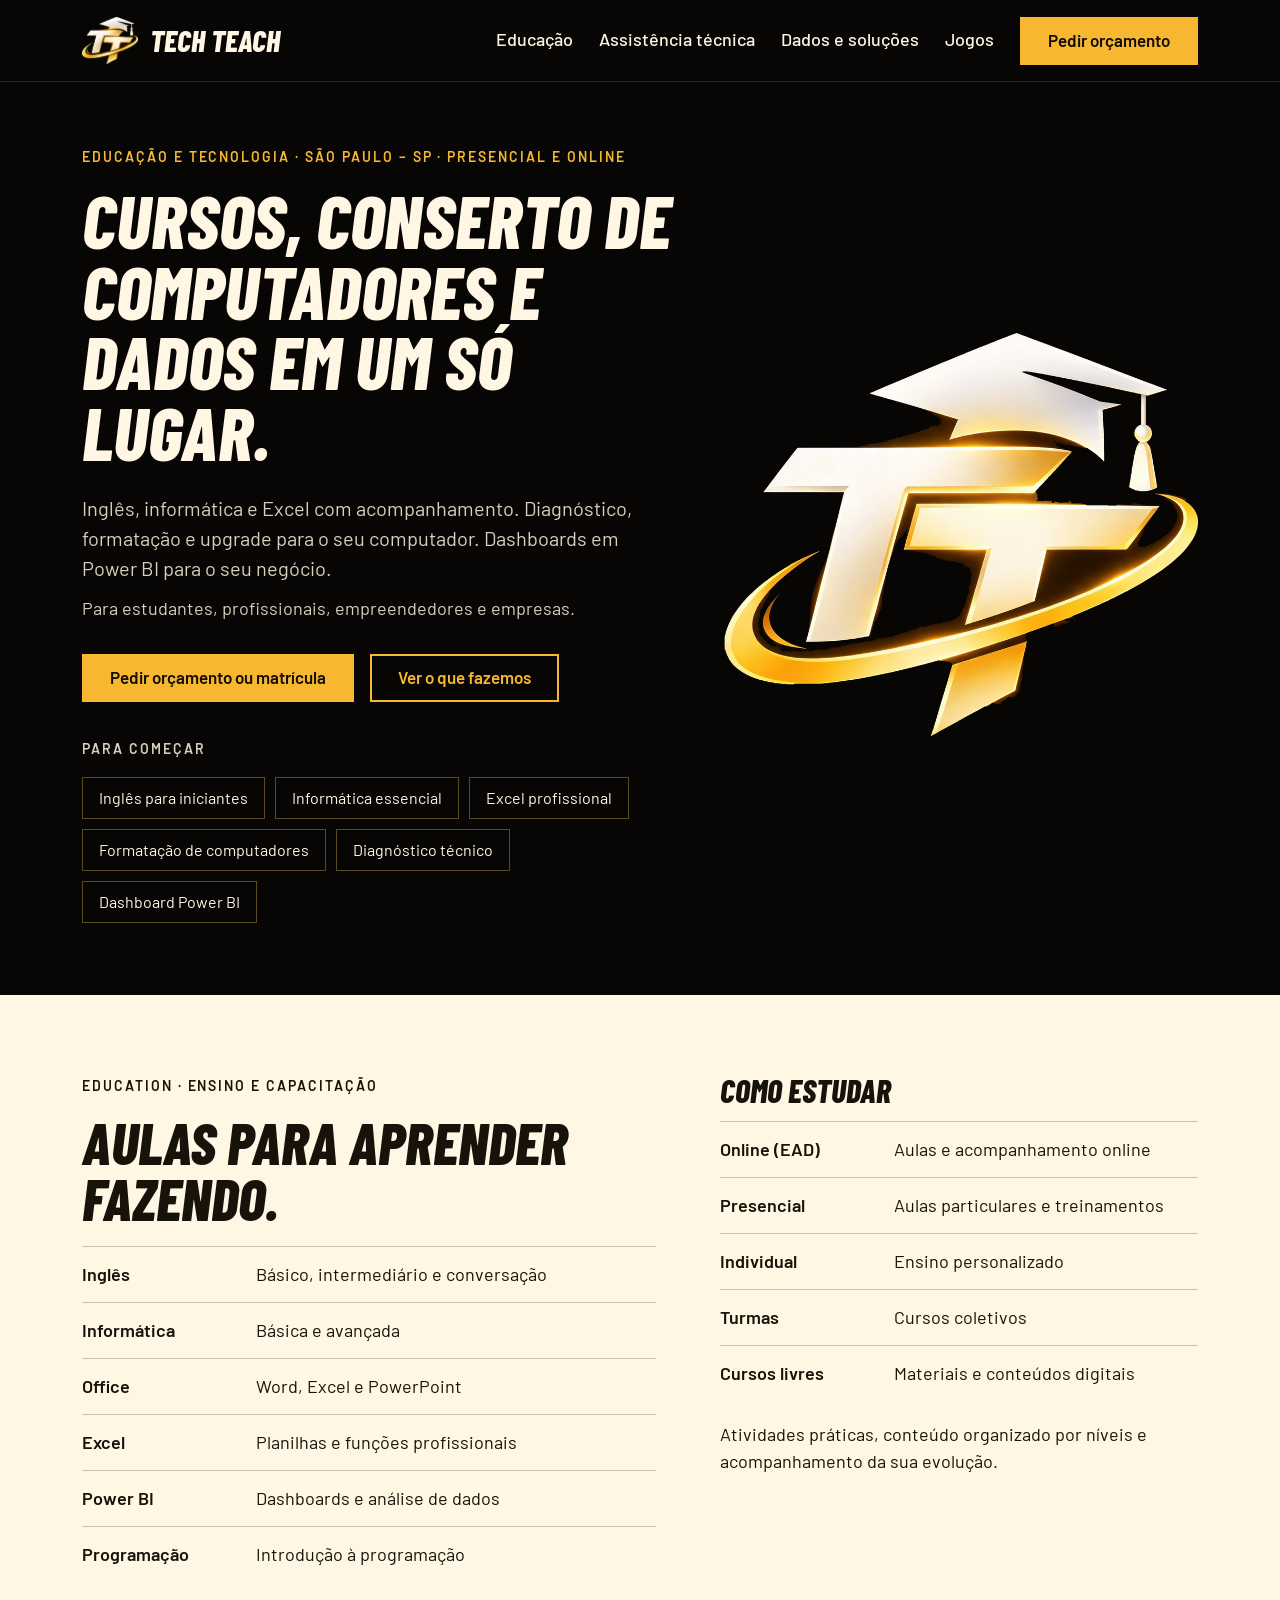
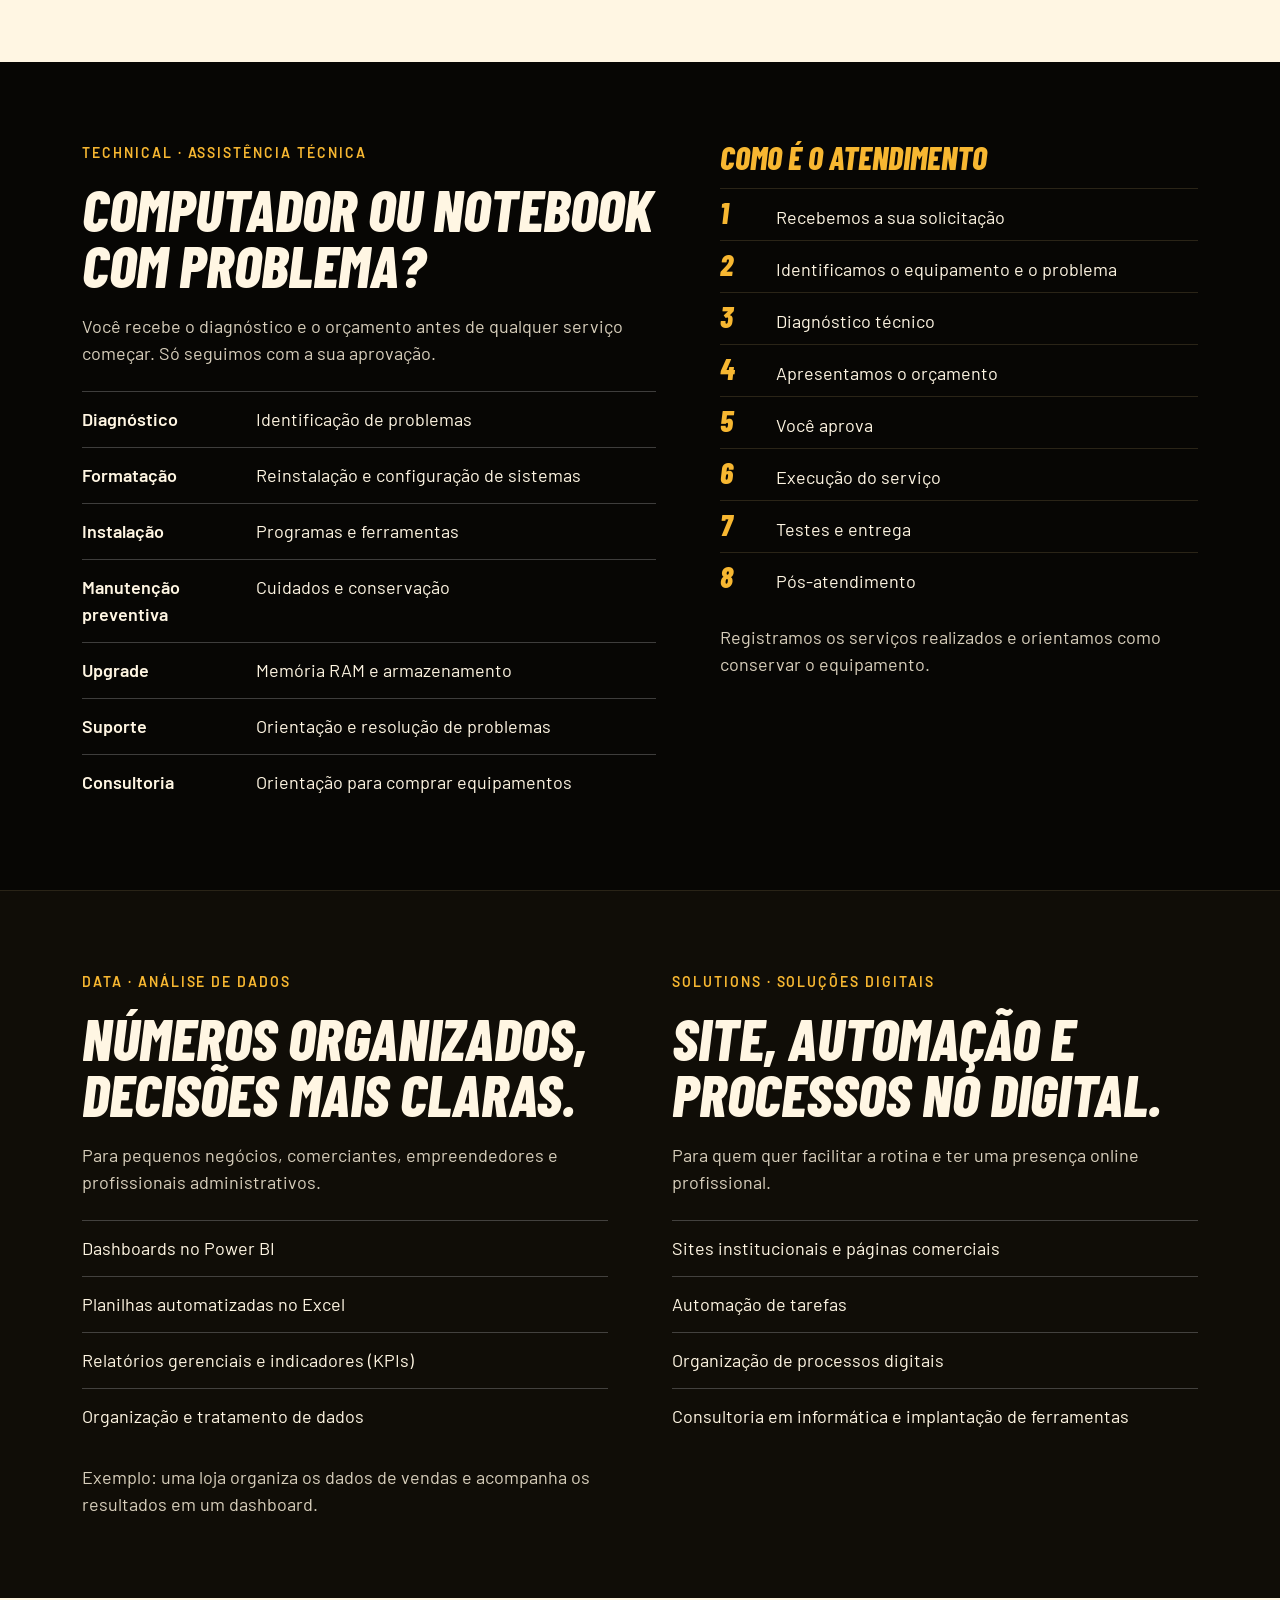
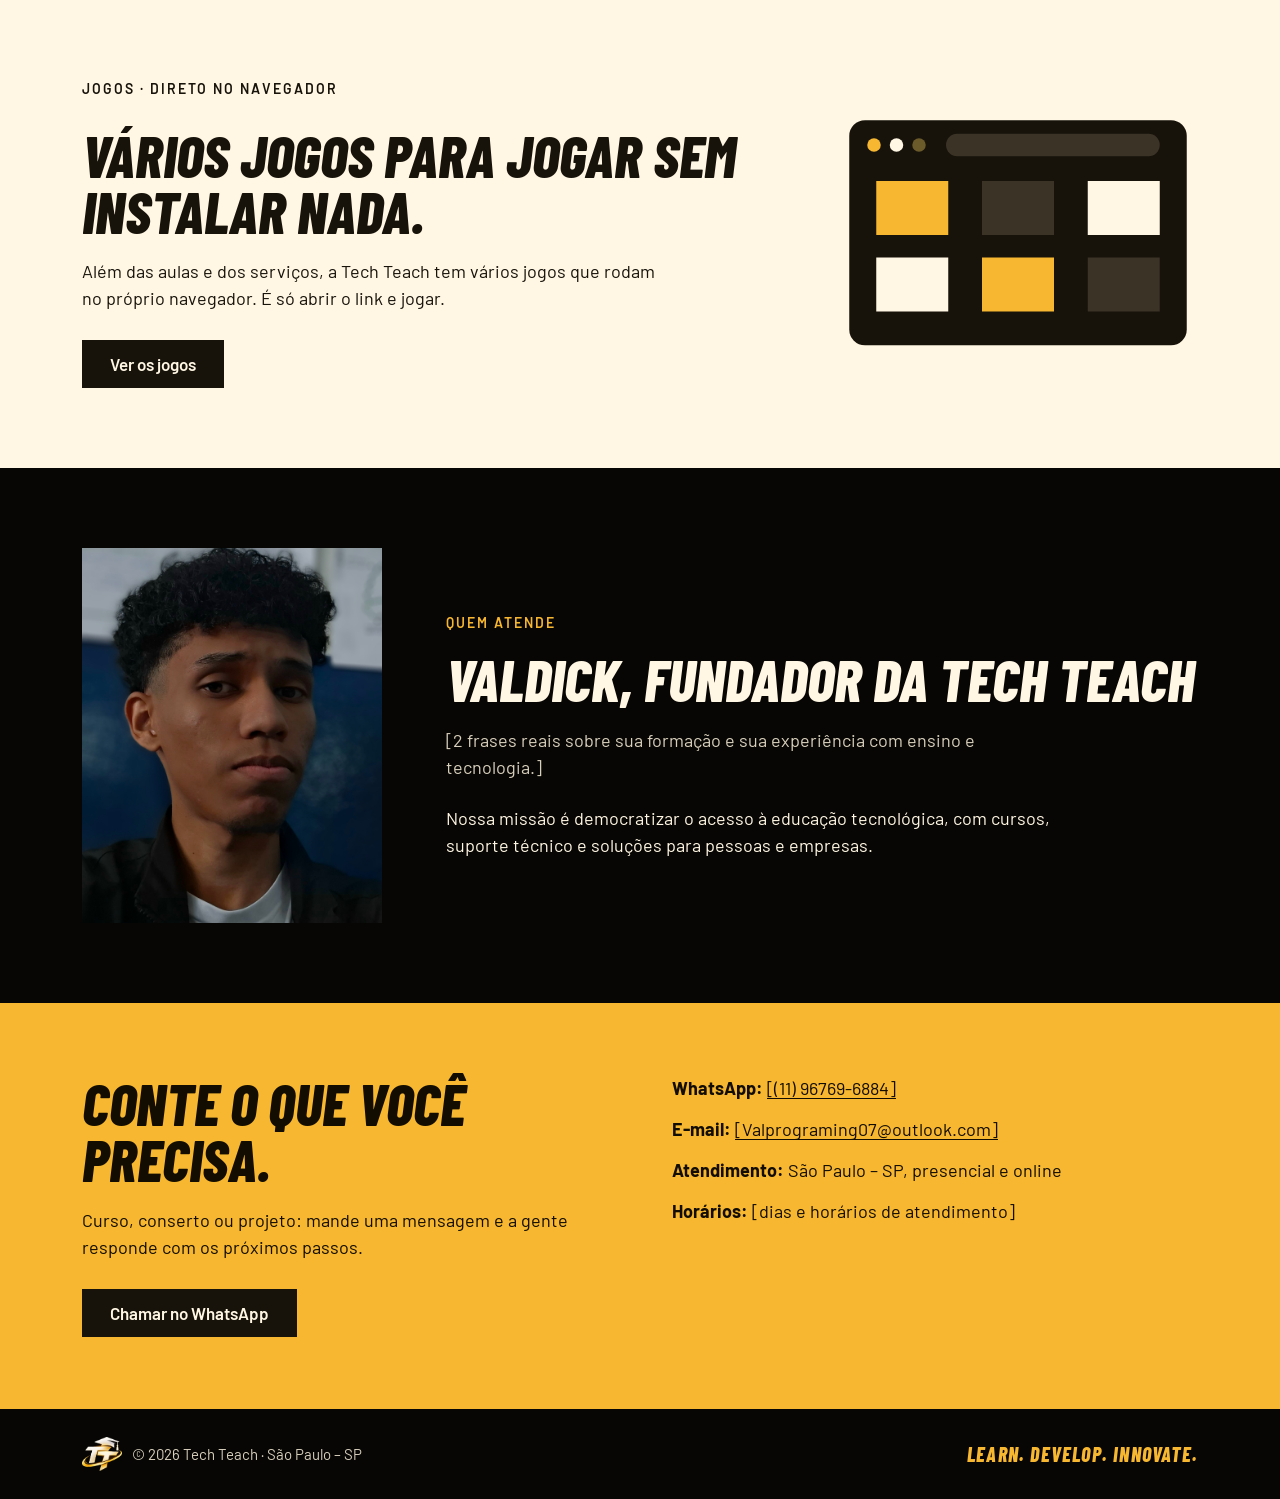
==== commit 960af730: "Atualizar o index.html" ====
--- a/index.html
+++ b/index.html
@@ -197,8 +197,8 @@
         <a class="btn btn-dark" data-contact="whatsapp" href="#">Chamar no WhatsApp</a>
       </div>
       <div class="contact-list">
-        <p><b>WhatsApp:</b> <a data-contact="whatsapp" data-show href="#">[(11) 96769-6884]</a></p>
-        <p><b>E-mail:</b> <a data-contact="email" data-show href="#">[Valprograming07@outlook.com]</a></p>
+        <p><b>WhatsApp:</b> <a data-contact="whatsapp" data-show href="https://wa.me/qr/ZJK7MYKNI4TTA1">[(11) 96769-6884]</a></p>
+        <p><b>E-mail:</b> <a data-contact="email" data-show href="Valprograming07@outlook.com">[Valprograming07@outlook.com]</a></p>
         <p><b>Atendimento:</b> São Paulo – SP, presencial e online</p>
         <p><b>Horários:</b> [dias e horários de atendimento]</p>
       </div>
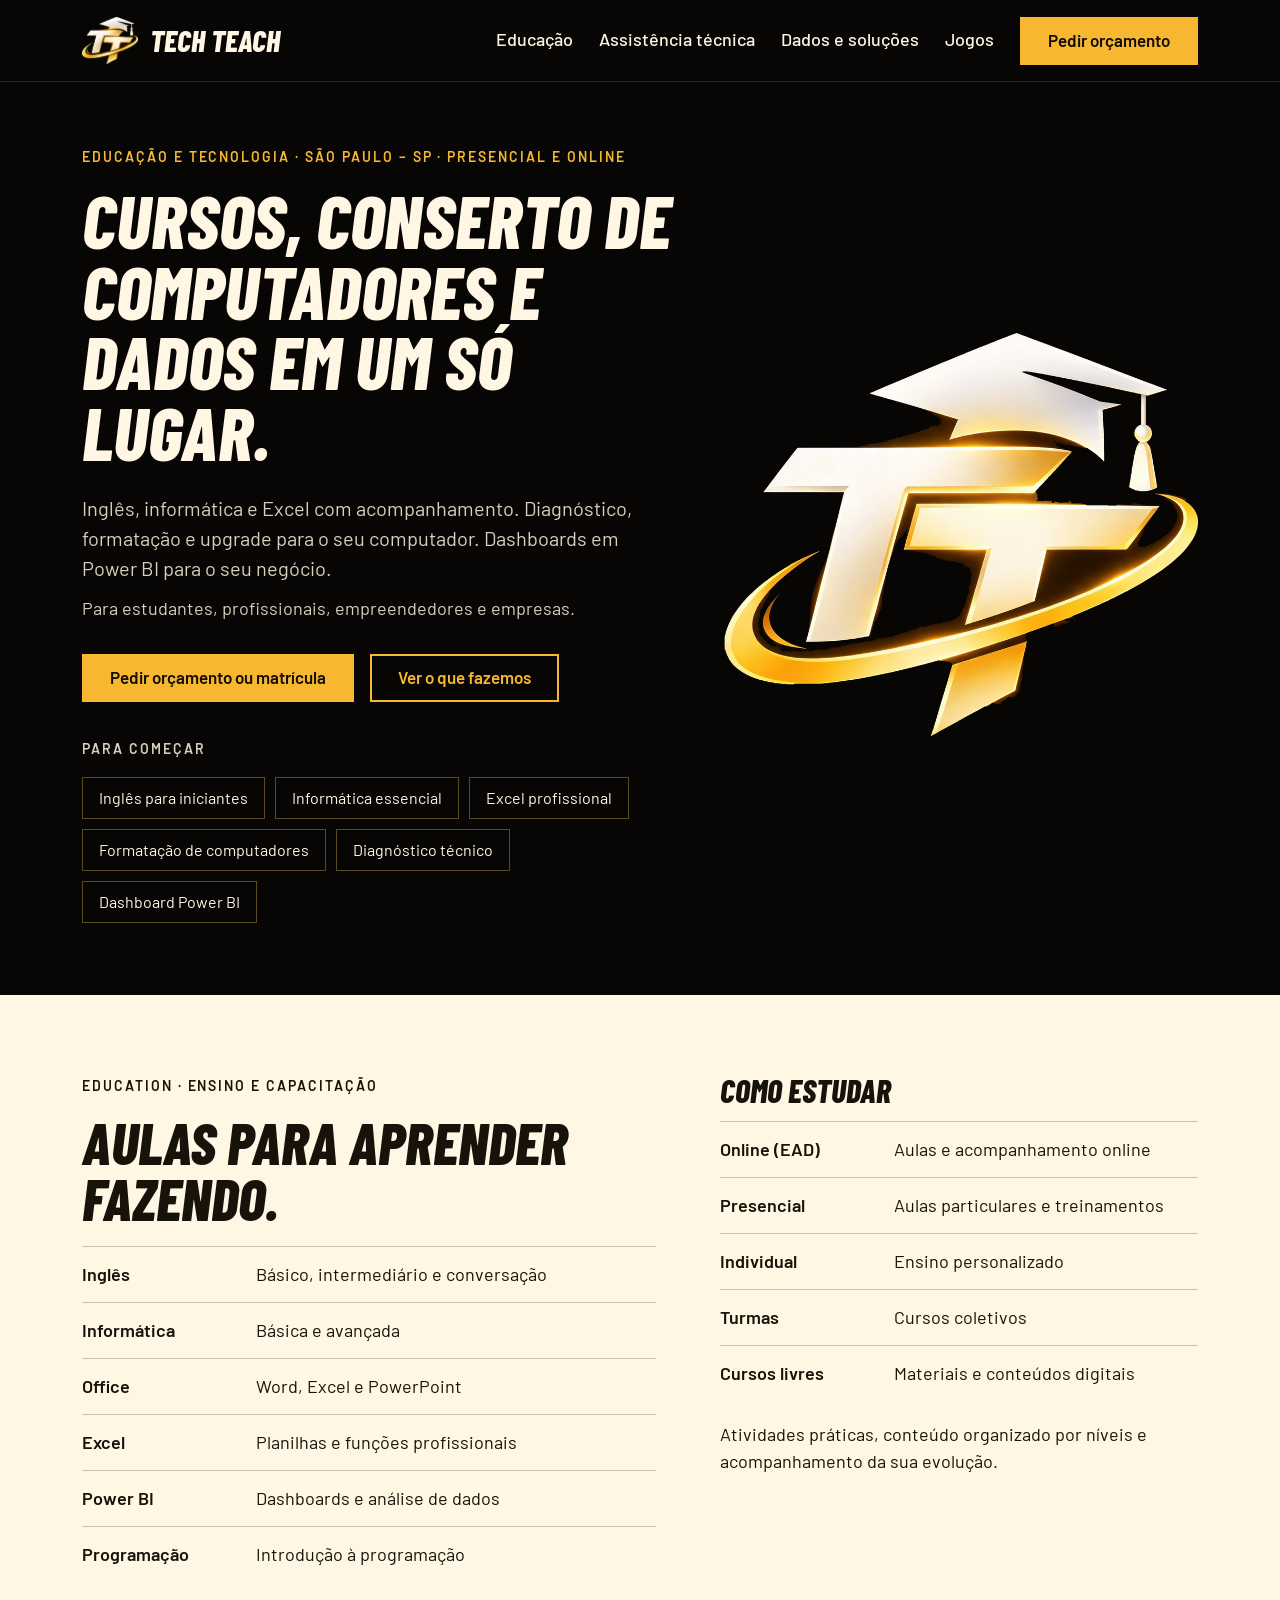
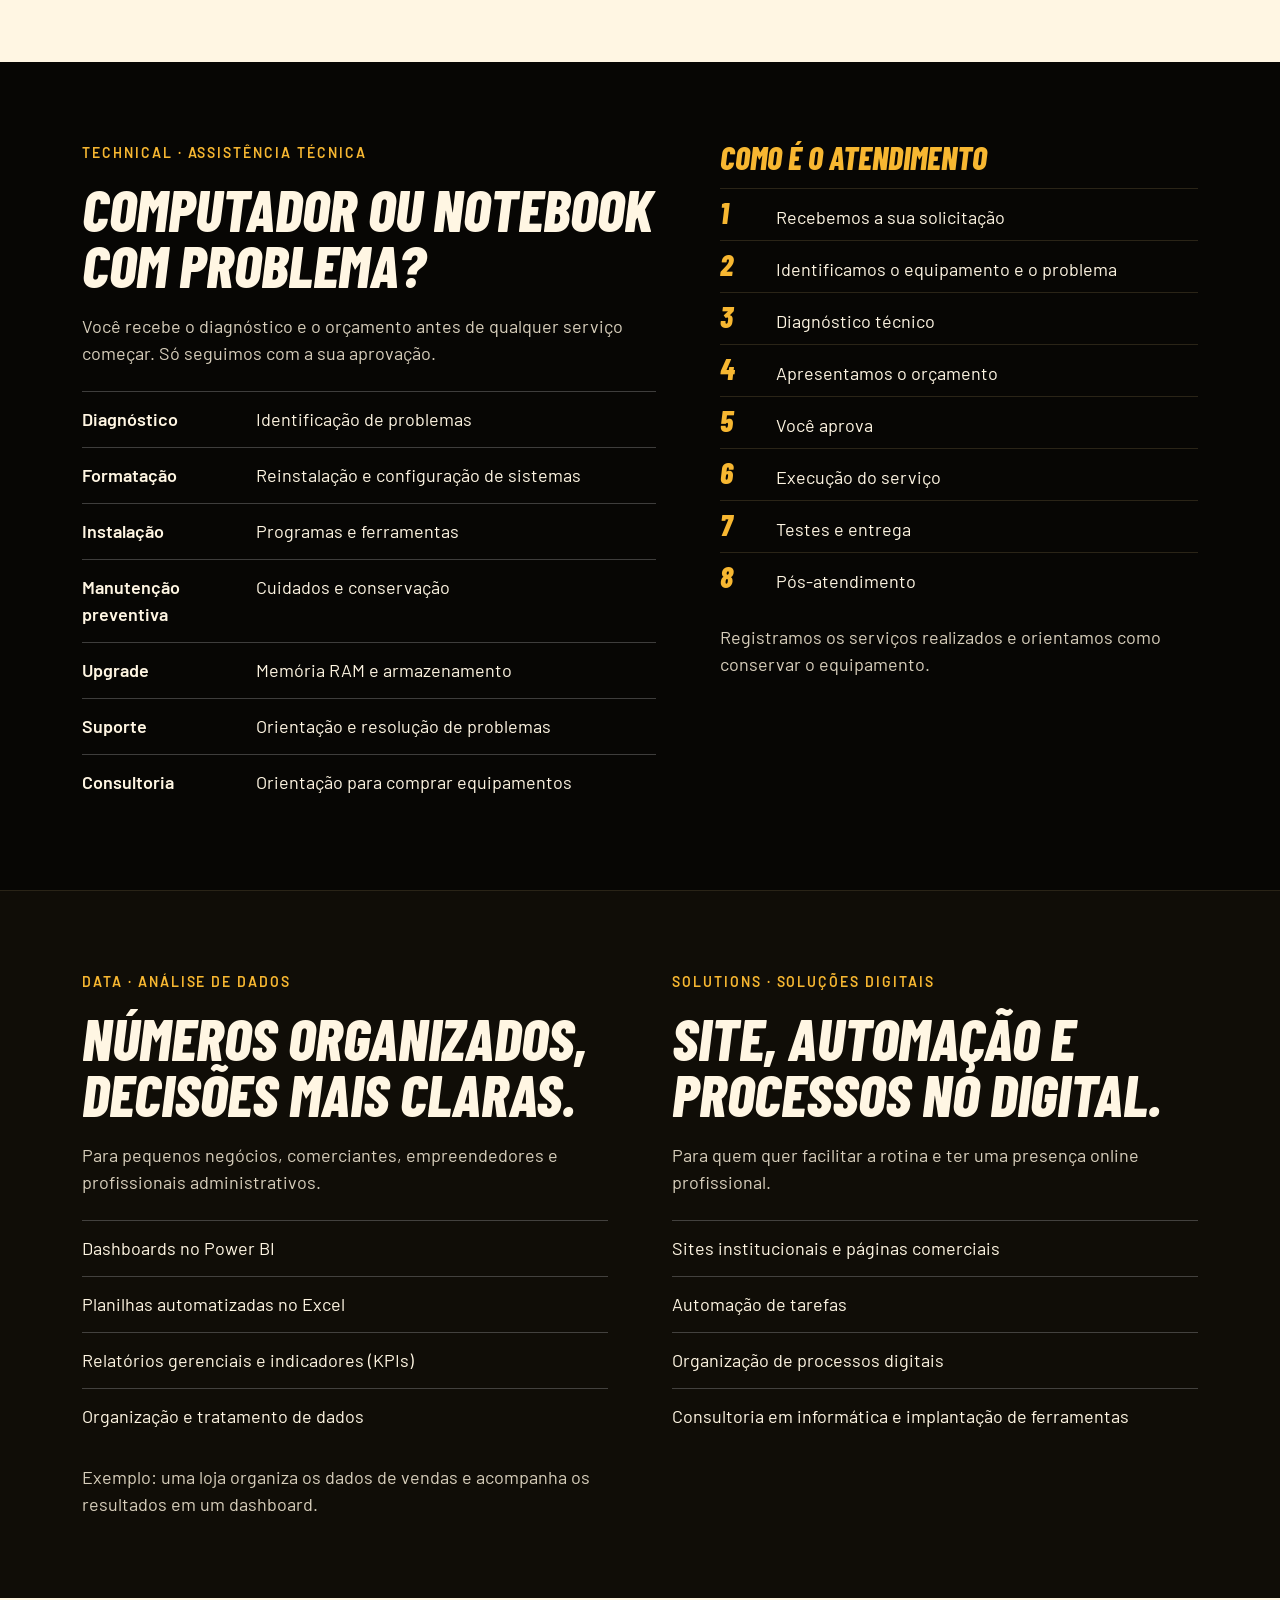
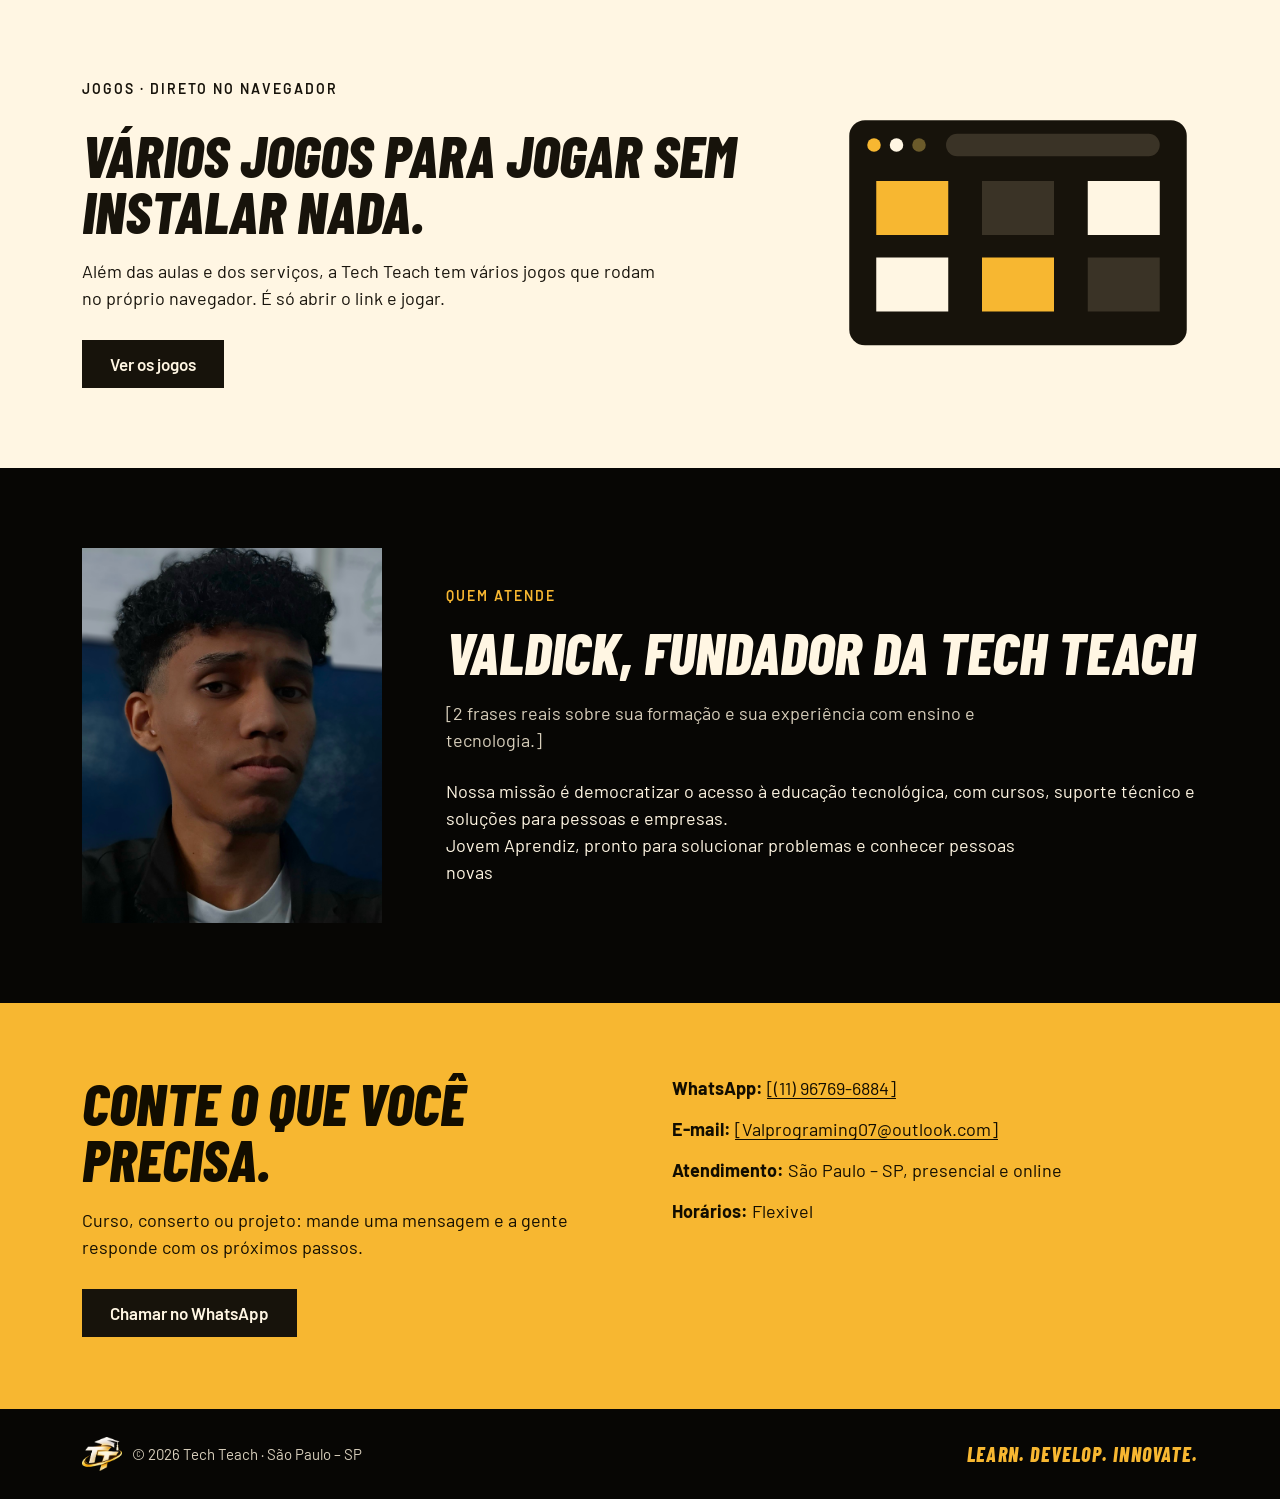
==== commit f7cd545f: "Update index.html" ====
--- a/index.html
+++ b/index.html
@@ -5,6 +5,12 @@
 <meta name="viewport" content="width=device-width, initial-scale=1">
 <title>Tech Teach — Cursos, assistência técnica e dados em São Paulo</title>
 <meta name="description" content="Cursos de inglês, informática e Excel, assistência técnica para computadores e dashboards em Power BI. Atendimento presencial e online em São Paulo – SP.">
+<meta property="og:title"
+content="Tech Teach">
+<meta property="og:description"
+content="Learn. Develop. Innovate.">
+<meta property="og:image"
+content="/logo.jpg">
 <meta name="theme-color" content="#070604">
 <link rel="icon" href="logo.png" type="image/png">
 <link rel="preconnect" href="https://fonts.googleapis.com">
@@ -160,7 +166,7 @@
         <p class="eyebrow">Jogos · direto no navegador</p>
         <h2 class="d title" id="jogos-titulo">Vários jogos para jogar sem instalar nada.</h2>
         <p>Além das aulas e dos serviços, a Tech Teach tem vários jogos que rodam no próprio navegador. É só abrir o link e jogar.</p>
-        <a class="btn btn-dark" data-contact="jogos" href="#">Ver os jogos</a>
+        <a class="btn btn-dark" data-contact="jogos" href="mailto:valprograming07@outloo.com">Ver os jogos</a>
       </div>
       <div class="games-art">
         <svg viewBox="0 0 320 220" role="img" aria-label="Janela de navegador com um jogo de blocos dourados e brancos">
@@ -184,6 +190,7 @@
         <h2 class="d title" id="quem-titulo">Valdick, fundador da Tech Teach</h2>
         <p class="intro muted">[2 frases reais sobre sua formação e sua experiência com ensino e tecnologia.]</p>
         <p>Nossa missão é democratizar o acesso à educação tecnológica, com cursos, suporte técnico e soluções para pessoas e empresas.</p>
+        <p>Jovem Aprendiz, pronto para solucionar problemas e conhecer pessoas novas</p>
       </div>
     </div>
   </section>
@@ -200,7 +207,7 @@
         <p><b>WhatsApp:</b> <a data-contact="whatsapp" data-show href="https://wa.me/qr/ZJK7MYKNI4TTA1">[(11) 96769-6884]</a></p>
         <p><b>E-mail:</b> <a data-contact="email" data-show href="Valprograming07@outlook.com">[Valprograming07@outlook.com]</a></p>
         <p><b>Atendimento:</b> São Paulo – SP, presencial e online</p>
-        <p><b>Horários:</b> [dias e horários de atendimento]</p>
+        <p><b>Horários:</b> Flexivel </p>
       </div>
     </div>
   </section>
